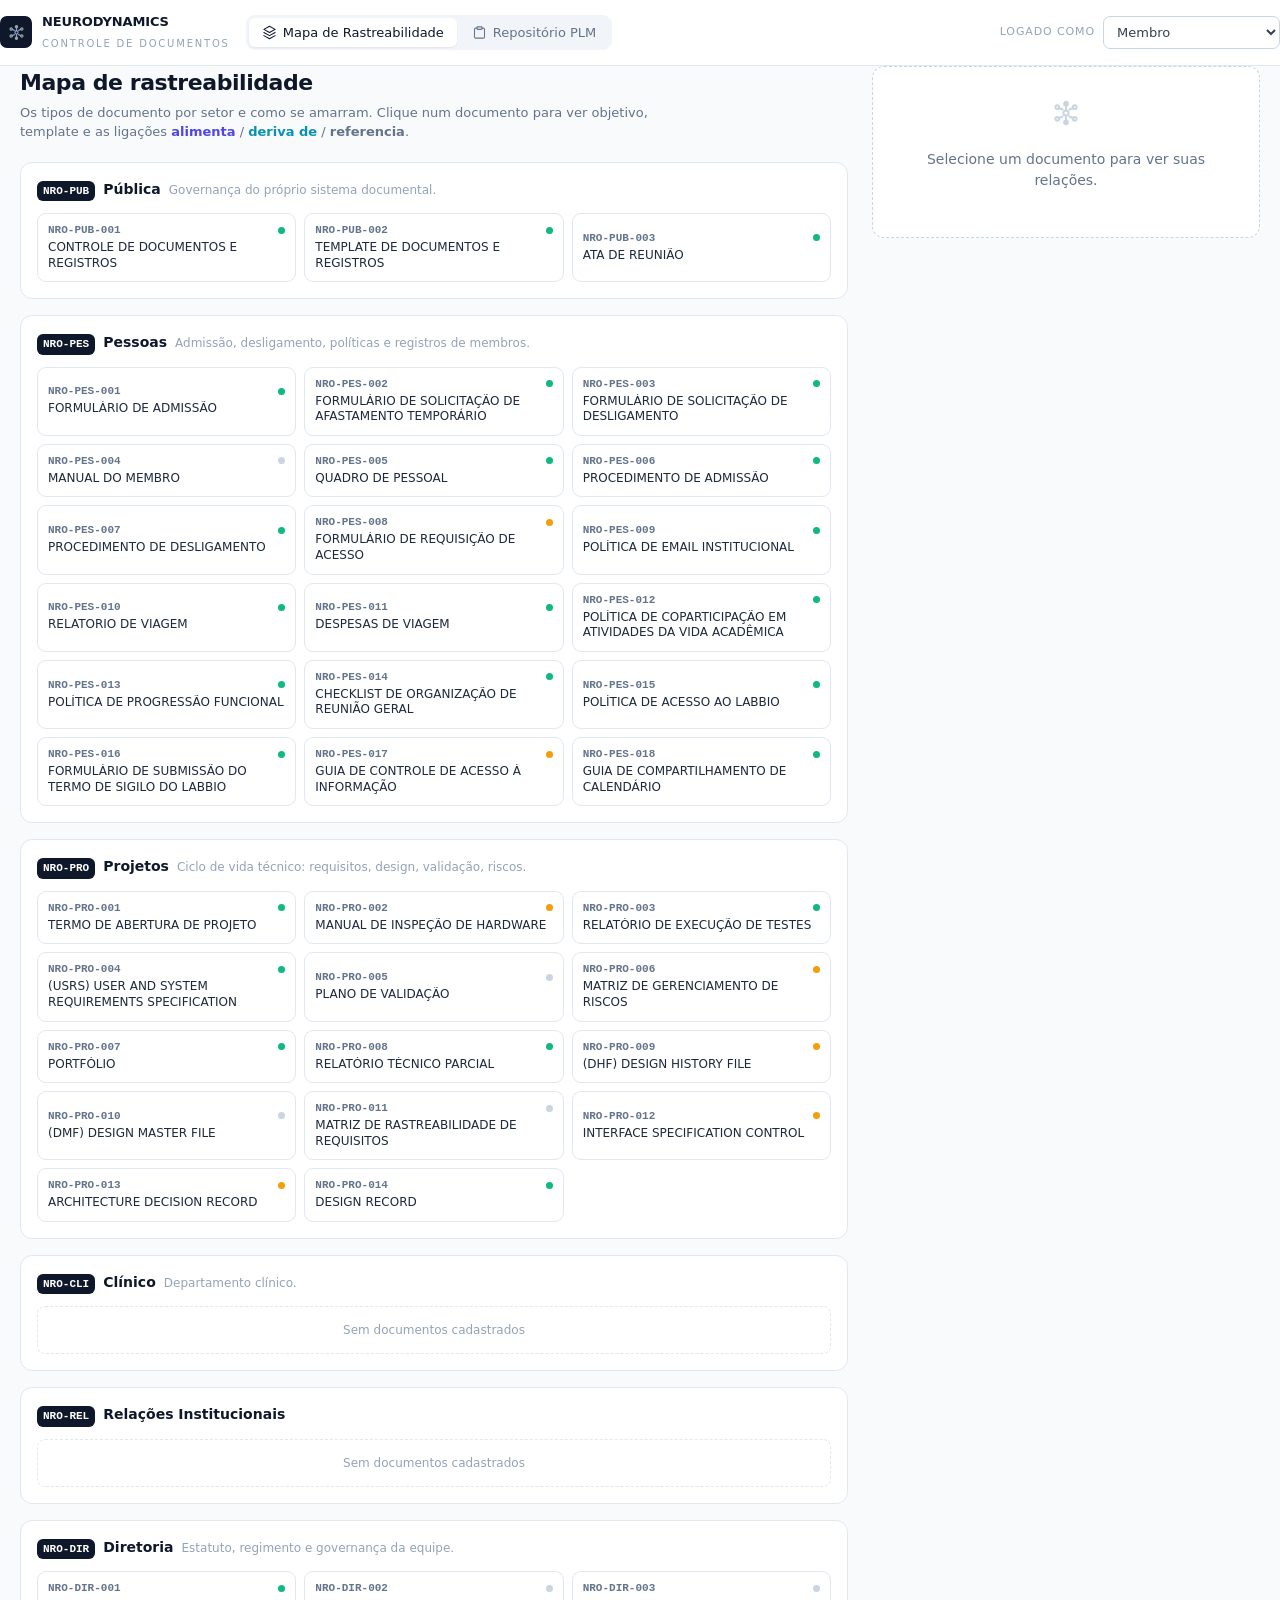
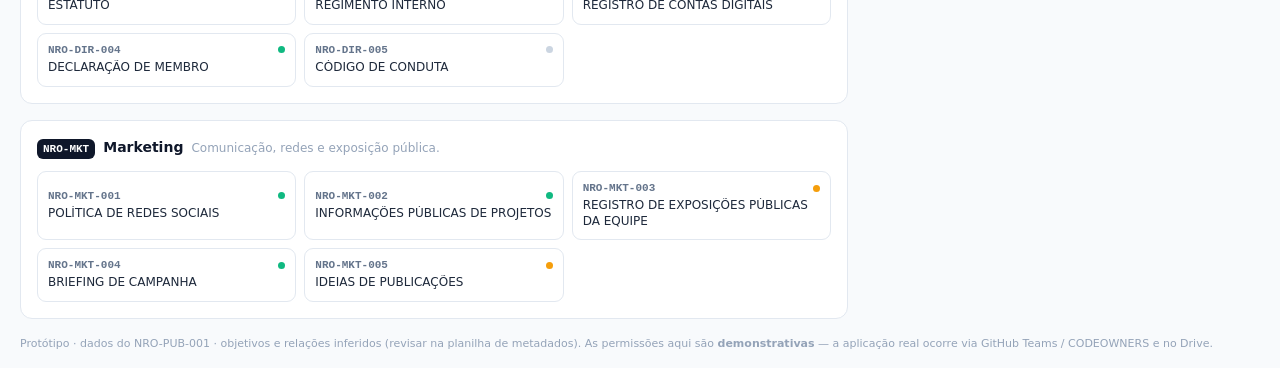
==== index.html @ 06ef4369 "Add files via upload" ====
<!DOCTYPE html>
<html lang="pt-BR">
<head>
<meta charset="UTF-8" />
<meta name="viewport" content="width=device-width, initial-scale=1.0" />
<title>Neurodynamics · Controle de Documentos</title>
<style>
  :root{
    --ink:#0f172a; --indigo:#4f46e5; --indigo7:#4338ca; --cyan:#0891b2;
    --s50:#f8fafc; --s100:#f1f5f9; --s200:#e2e8f0; --s300:#cbd5e1; --s400:#94a3b8;
    --s500:#64748b; --s600:#475569; --s700:#334155; --s800:#1e293b;
    --emerald:#10b981; --emerald7:#047857; --amber:#f59e0b; --amber7:#b45309;
    --rose:#e11d48; --rose50:#fff1f2; --rose7:#be123c;
    --mono:ui-monospace,"SF Mono",Menlo,Consolas,monospace;
    --sans:ui-sans-serif,system-ui,-apple-system,"Segoe UI",Roboto,sans-serif;
  }
  *{box-sizing:border-box}
  body{margin:0;background:var(--s50);color:var(--ink);font-family:var(--sans);font-size:14px;line-height:1.5}
  a{color:inherit;text-decoration:none}
  button{font-family:inherit;cursor:pointer}
  .mono{font-family:var(--mono)}
  .wrap{max-width:1400px;margin:0 auto;padding:0 20px}

  header{background:#fff;border-bottom:1px solid var(--s200)}
  .hbar{display:flex;flex-wrap:wrap;align-items:center;gap:16px;padding:12px 0}
  .brand{display:flex;align-items:center;gap:10px}
  .logo{width:32px;height:32px;border-radius:7px;background:var(--ink);color:#fff;display:grid;place-items:center}
  .brand b{font-size:13px;font-weight:600;letter-spacing:-.01em;display:block}
  .brand span{font-size:10px;text-transform:uppercase;letter-spacing:.18em;color:var(--s400)}
  .tabs{display:flex;gap:2px;background:var(--s100);padding:3px;border-radius:9px}
  .tab{display:flex;align-items:center;gap:6px;border:0;background:transparent;color:var(--s500);
       font-weight:500;font-size:13px;padding:7px 13px;border-radius:6px}
  .tab.active{background:#fff;color:var(--ink);box-shadow:0 1px 2px rgba(0,0,0,.06)}
  .role{margin-left:auto;display:flex;align-items:center;gap:8px}
  .role label{font-size:11px;text-transform:uppercase;letter-spacing:.08em;color:var(--s400)}
  select{font-family:inherit;font-size:13px;font-weight:500;color:var(--s700);background:#fff;
         border:1px solid var(--s300);border-radius:7px;padding:7px 9px}
  select:focus{outline:2px solid var(--indigo);outline-offset:1px}

  main{padding:26px 0}
  h1{font-size:22px;font-weight:600;letter-spacing:-.02em;margin:0}
  .sub{color:var(--s500);font-size:13px;margin:4px 0 20px;max-width:640px}
  .cols{display:grid;gap:24px;grid-template-columns:1fr 388px}
  @media(max-width:980px){.cols{grid-template-columns:1fr}}

  .card{background:#fff;border:1px solid var(--s200);border-radius:12px}
  .empty{border:1px dashed var(--s300);border-radius:12px;background:#fff;padding:32px;text-align:center;color:var(--s500)}
  .empty svg{color:var(--s300);margin-bottom:8px}

  .sector{padding:16px;margin-bottom:16px}
  .sector .shead{display:flex;align-items:baseline;gap:8px;margin-bottom:12px;flex-wrap:wrap}
  .badge{background:var(--ink);color:#fff;font-family:var(--mono);font-size:11px;font-weight:600;padding:2px 6px;border-radius:6px}
  .sname{font-size:14px;font-weight:600}
  .sdesc{font-size:12px;color:var(--s400)}
  .nodes{display:grid;gap:8px;grid-template-columns:repeat(3,1fr)}
  @media(max-width:560px){.nodes{grid-template-columns:repeat(2,1fr)}}
  .node{border:1px solid var(--s200);border-radius:9px;padding:10px;text-align:left;background:#fff;transition:.12s}
  .node:hover{border-color:var(--s300);background:var(--s50)}
  .node.sel{border-color:var(--indigo);background:#eef2ff;box-shadow:0 0 0 1px var(--indigo)}
  .node.dim{opacity:.35}
  .node .ntop{display:flex;align-items:center;justify-content:space-between}
  .node .ncode{font-family:var(--mono);font-size:11px;font-weight:600;color:var(--s500)}
  .node .nname{font-size:12px;font-weight:500;color:var(--s800);margin-top:4px;line-height:1.3;
               display:-webkit-box;-webkit-line-clamp:2;-webkit-box-orient:vertical;overflow:hidden}
  .dot{width:7px;height:7px;border-radius:50%}
  .empty-lane{border:1px dashed var(--s200);border-radius:8px;padding:14px;text-align:center;color:var(--s400);font-size:12px}

  .dossie{padding:20px}
  .dcode{font-family:var(--mono);font-size:11px;font-weight:600;color:var(--indigo)}
  .dname{font-size:16px;font-weight:600;line-height:1.3;margin:2px 0 0}
  .chips{display:flex;flex-wrap:wrap;gap:6px;margin-top:10px}
  .chip{display:inline-flex;align-items:center;gap:4px;font-size:11px;font-weight:500;
        padding:2px 7px;border-radius:6px;box-shadow:inset 0 0 0 1px rgba(0,0,0,.06)}
  .chip.sm{font-size:10px}
  .chip svg{width:11px;height:11px}
  .obj{font-size:13px;color:var(--s600);margin-top:12px;line-height:1.55}
  .btn{display:flex;width:100%;align-items:center;justify-content:center;gap:7px;border-radius:9px;
       font-size:13px;font-weight:500;padding:9px;border:1px solid var(--s300);background:#fff;color:var(--s700);margin-top:12px}
  .btn:hover{background:var(--s50)}
  .btn[disabled]{cursor:not-allowed;color:var(--s300);border-color:var(--s200);background:var(--s50)}
  .btn.indigo{background:var(--indigo);border-color:var(--indigo);color:#fff}
  .btn.indigo:hover{background:var(--indigo7)}
  .btn.emerald{background:var(--emerald);border-color:var(--emerald);color:#fff}
  .btn.emerald:hover{background:var(--emerald7)}
  .btn[disabled].indigo,.btn[disabled].emerald{background:var(--s50);border-color:var(--s200);color:var(--s300)}
  .hint{font-size:11px;color:var(--s400);margin:4px 0 0 2px}

  .relgrp{margin-top:16px}
  .relgrp h4{display:flex;align-items:center;gap:6px;font-size:11px;font-weight:600;text-transform:uppercase;
             letter-spacing:.06em;color:var(--s400);margin:0 0 6px}
  .relgrp .gd{width:8px;height:8px;border-radius:50%}
  .rrow{display:flex;align-items:center;gap:8px;border:1px solid var(--s200);border-radius:7px;padding:7px 9px;margin-top:4px;background:#fff;width:100%;text-align:left}
  .rrow:hover{border-color:var(--s300);background:var(--s50)}
  .rrow .rc{font-family:var(--mono);font-size:11px;font-weight:600;color:var(--s500)}
  .rrow .rn{font-size:12px;color:var(--s700);overflow:hidden;text-overflow:ellipsis;white-space:nowrap}
  .rrow .ra{margin-left:auto;color:var(--s300);flex-shrink:0}

  .search{display:flex;align-items:center;gap:8px;background:#fff;border:1px solid var(--s300);border-radius:9px;padding:9px 12px;margin-bottom:12px}
  .search:focus-within{outline:2px solid var(--indigo);outline-offset:1px}
  .search input{flex:1;border:0;outline:0;font-size:14px;background:transparent}
  .filters{display:flex;flex-wrap:wrap;gap:8px;margin-bottom:12px}
  .filters select{font-size:12px;padding:6px 9px}
  .count{font-size:12px;color:var(--s400);margin-bottom:8px}
  .list{overflow:hidden}
  .lrow{display:flex;align-items:center;gap:12px;width:100%;text-align:left;border:0;background:#fff;padding:10px 12px;border-top:1px solid var(--s100)}
  .lrow:first-child{border-top:0}
  .lrow:hover{background:var(--s50)}
  .lrow.sel{background:#eef2ff}
  .lrow .lc{width:108px;flex-shrink:0;font-family:var(--mono);font-size:12px;font-weight:600;color:var(--s500)}
  .lrow .ln{flex:1;font-size:13px;font-weight:500;color:var(--s800);overflow:hidden;text-overflow:ellipsis;white-space:nowrap}
  .lrow .lcl{width:84px;flex-shrink:0}
  .lrow .lar{color:var(--s300);flex-shrink:0}
  @media(max-width:560px){.lrow .lcl{display:none}}

  dl.meta{display:grid;grid-template-columns:1fr 1fr;gap:10px 16px;padding:20px;margin:0;border-bottom:1px solid var(--s100)}
  dl.meta dt{font-size:10px;text-transform:uppercase;letter-spacing:.06em;color:var(--s400)}
  dl.meta dd{margin:2px 0 0;font-size:12px;font-weight:500;color:var(--s700)}
  .actions{display:grid;gap:8px;padding:20px;border-bottom:1px solid var(--s100)}
  .rev{padding:20px}
  .rev h4{display:flex;align-items:center;gap:6px;font-size:11px;font-weight:600;text-transform:uppercase;letter-spacing:.06em;color:var(--s400);margin:0 0 14px}
  .timeline{list-style:none;margin:0;padding:0 0 0 16px;border-left:1px solid var(--s200)}
  .timeline li{position:relative;margin-bottom:14px}
  .timeline li:last-child{margin-bottom:0}
  .tdot{position:absolute;left:-21px;top:2px;width:14px;height:14px;border-radius:50%;background:#fff;
        box-shadow:0 0 0 2px var(--indigo);display:grid;place-items:center}
  .tdot span{width:6px;height:6px;border-radius:50%;background:var(--indigo)}
  .trev{font-family:var(--mono);font-size:12px;font-weight:600;color:var(--s700)}
  .tdate{font-size:11px;color:var(--s400);margin-left:8px}
  .tlog{font-size:12px;color:var(--s600)}
  .restrict{border:1px solid #fecdd3;background:rgba(255,241,242,.5);border-radius:12px;padding:24px;text-align:center}
  .restrict svg{color:var(--rose);margin-bottom:8px}

  .ico{display:inline-flex;flex-shrink:0}
  .sticky{position:sticky;top:24px;align-self:start}
  footer{color:var(--s400);font-size:11px;padding:8px 0 40px;line-height:1.6}
  @media(prefers-reduced-motion:reduce){*{transition:none!important}}
</style>
</head>
<body>
<div id="app"></div>
<script src="data.js"></script>
<script>
(function(){
  const DATA = window.NEURO_DATA;
  if(!DATA){ document.getElementById('app').innerHTML =
    '<div style="padding:40px;text-align:center;color:#64748b">Não foi possível carregar data.js. '+
    'Sirva os arquivos por HTTP (GitHub Pages ou <code>python -m http.server</code>).</div>'; return; }

  const DOCS = DATA.documentos, REL = DATA.relacoes, SET = DATA.setores;
  const byCode = Object.fromEntries(DOCS.map(d=>[d.code,d]));
  const setorOf = c => c.split('-')[1];
  const SECTORS = Object.keys(SET);

  const I = {
    net:'<path d="M12 3v6m0 6v6M5.6 7.5 9 9m6 6 3.4 1.5M18.4 7.5 15 9m-6 6-3.4 1.5"/><circle cx="12" cy="12" r="2.2"/><circle cx="12" cy="4" r="1.6"/><circle cx="12" cy="20" r="1.6"/><circle cx="4.5" cy="7" r="1.6"/><circle cx="19.5" cy="7" r="1.6"/><circle cx="4.5" cy="17" r="1.6"/><circle cx="19.5" cy="17" r="1.6"/>',
    layers:'<path d="m12 2 9 5-9 5-9-5 9-5Z"/><path d="m3 12 9 5 9-5M3 17l9 5 9-5"/>',
    clip:'<rect x="8" y="3" width="8" height="4" rx="1"/><path d="M8 5H6a2 2 0 0 0-2 2v12a2 2 0 0 0 2 2h12a2 2 0 0 0 2-2V7a2 2 0 0 0-2-2h-2"/>',
    search:'<circle cx="11" cy="11" r="7"/><path d="m21 21-4.3-4.3"/>',
    file:'<path d="M14 2H6a2 2 0 0 0-2 2v16a2 2 0 0 0 2 2h12a2 2 0 0 0 2-2V8Z"/><path d="M14 2v6h6"/>',
    lock:'<rect x="4" y="11" width="16" height="10" rx="2"/><path d="M8 11V7a4 4 0 0 1 8 0v4"/>',
    shield:'<path d="M12 22s8-4 8-10V5l-8-3-8 3v7c0 6 8 10 8 10Z"/>',
    eye:'<path d="M2 12s3.5-7 10-7 10 7 10 7-3.5 7-10 7S2 12 2 12Z"/><circle cx="12" cy="12" r="3"/>',
    up:'<path d="M12 19V6M5 12l7-7 7 7"/>',
    check:'<path d="M20 6 9 17l-5-5"/>',
    arrow:'<path d="M5 12h14M13 6l6 6-6 6"/>',
    branch:'<circle cx="6" cy="6" r="2.5"/><circle cx="6" cy="18" r="2.5"/><circle cx="18" cy="8" r="2.5"/><path d="M6 8.5v7M18 10.5c0 4-6 1-6 5"/>',
    x:'<path d="M18 6 6 18M6 6l12 12"/>',
    chev:'<path d="m9 18 6-6-6-6"/>',
  };
  const svg=(p,s)=>`<span class="ico"><svg width="${s||16}" height="${s||16}" viewBox="0 0 24 24" fill="none" stroke="currentColor" stroke-width="1.7" stroke-linecap="round" stroke-linejoin="round">${p}</svg></span>`;
  const esc=s=>(s==null?'':String(s)).replace(/[&<>"]/g,m=>({'&':'&amp;','<':'&lt;','>':'&gt;','"':'&quot;'}[m]));

  const STATUS={
    'EM VIGÊNCIA':{dot:'var(--emerald)',bg:'#ecfdf5',fg:'var(--emerald7)'},
    'RASCUNHO':{dot:'var(--amber)',bg:'#fffbeb',fg:'var(--amber7)'},
    'INEXISTENTE':{dot:'var(--s300)',bg:'var(--s100)',fg:'var(--s500)'},
  };
  const CLASSE={
    'PÚBLICO':{bg:'var(--s100)',fg:'var(--s600)',icon:null},
    'CONTROLADO':{bg:'#eef2ff',fg:'var(--indigo7)',icon:I.shield},
    'CONFIDENCIAL':{bg:'var(--rose50)',fg:'var(--rose7)',icon:I.lock},
  };
  const stChip=s=>{const t=STATUS[s]||STATUS['INEXISTENTE'];return `<span class="chip" style="background:${t.bg};color:${t.fg}">${esc(s)}</span>`};
  const clChip=(c,sm)=>{const t=CLASSE[c]||CLASSE['PÚBLICO'];return `<span class="chip${sm?' sm':''}" style="background:${t.bg};color:${t.fg}">${t.icon?svg(t.icon,sm?10:12):''}${esc(sm?c.slice(0,4):c)}</span>`};
  const REL_C={alimenta:'var(--indigo)',deriva:'var(--cyan)',ref:'var(--s400)'};

  const GRUPOS={
    visitante:{nome:'Visitante',clear:['PÚBLICO'],submeter:false,aprovar:false,soVigente:true},
    membro:{nome:'Membro',clear:['PÚBLICO','CONTROLADO'],submeter:true,aprovar:false,soVigente:false},
    revisor:{nome:'Revisor',clear:['PÚBLICO','CONTROLADO'],submeter:true,aprovar:false,soVigente:false},
    aprovador:{nome:'Aprovador / Diretoria',clear:['PÚBLICO','CONTROLADO','CONFIDENCIAL'],submeter:true,aprovar:true,soVigente:false},
  };
  const podeVer=(d,g)=>g.clear.includes(d.classe)&&(!g.soVigente||d.status==='EM VIGÊNCIA');

  function relacoesDe(code){
    const alimenta=REL.filter(e=>e.de===code&&e.tipo==='ALIMENTA').map(e=>e.para);
    const deriva  =REL.filter(e=>e.para===code&&e.tipo==='ALIMENTA').map(e=>e.de);
    const ref     =REL.filter(e=>e.tipo==='REFERENCIA'&&(e.de===code||e.para===code)).map(e=>e.de===code?e.para:e.de);
    return {alimenta,deriva,ref};
  }
  function conectados(code){
    const s=new Set([code]); REL.forEach(e=>{if(e.de===code)s.add(e.para);if(e.para===code)s.add(e.de)}); return s;
  }

  const st={tab:'mapa',role:'membro',sel:null,q:'',fSetor:'TODOS',fStatus:'TODOS',fClasse:'TODOS'};
  const $=s=>document.querySelector(s);

  function shell(){
    document.getElementById('app').innerHTML=`
    <header><div class="wrap hbar">
      <div class="brand"><div class="logo">${svg(I.net,17)}</div>
        <div><b>NEURODYNAMICS</b><span>Controle de Documentos</span></div></div>
      <nav class="tabs">
        <button class="tab" data-tab="mapa">${svg(I.layers,15)} Mapa de Rastreabilidade</button>
        <button class="tab" data-tab="plm">${svg(I.clip,15)} Repositório PLM</button>
      </nav>
      <div class="role"><label>Logado como</label>
        <select id="role">${Object.entries(GRUPOS).map(([k,v])=>`<option value="${k}">${v.nome}</option>`).join('')}</select>
      </div>
    </div></header>
    <main class="wrap"><div id="view"></div></main>
    <footer class="wrap">Protótipo · dados do NRO-PUB-001 · objetivos e relações inferidos (revisar na planilha de metadados).
      As permissões aqui são <b>demonstrativas</b> — a aplicação real ocorre via GitHub Teams / CODEOWNERS e no Drive.</footer>`;
    $('#role').value=st.role;
    $('#role').onchange=e=>{st.role=e.target.value;view()};
    document.querySelectorAll('.tab').forEach(b=>b.onclick=()=>{st.tab=b.dataset.tab;st.sel=null;view()});
    view();
  }
  function syncTabs(){document.querySelectorAll('.tab').forEach(b=>b.classList.toggle('active',b.dataset.tab===st.tab))}
  function view(){syncTabs(); st.tab==='mapa'?renderMapa():renderPLM()}

  function renderMapa(){
    $('#view').innerHTML=`
      <div class="cols"><div>
        <h1>Mapa de rastreabilidade</h1>
        <p class="sub">Os tipos de documento por setor e como se amarram. Clique num documento para ver objetivo, template e as ligações
          <b style="color:var(--indigo)">alimenta</b> / <b style="color:var(--cyan)">deriva de</b> / <b style="color:var(--s500)">referencia</b>.</p>
        <div id="lanes"></div>
      </div>
      <aside class="sticky"><div id="reldetail"></div></aside></div>`;
    renderLanes(); renderRelDetail();
  }
  function renderLanes(){
    const conn = st.sel?conectados(st.sel):null;
    $('#lanes').innerHTML=SECTORS.map(s=>{
      const docs=DOCS.filter(d=>setorOf(d.code)===s);
      const inner = docs.length===0
        ? `<div class="empty-lane">Sem documentos cadastrados</div>`
        : `<div class="nodes">`+docs.map(d=>{
            const dim=conn&&!conn.has(d.code);
            const t=STATUS[d.status]||STATUS['INEXISTENTE'];
            return `<button class="node ${st.sel===d.code?'sel':''} ${dim?'dim':''}" data-code="${d.code}">
              <div class="ntop"><span class="ncode">${d.code}</span><span class="dot" style="background:${t.dot}" title="${esc(d.status)}"></span></div>
              <div class="nname">${esc(d.nome)}</div></button>`;
          }).join('')+`</div>`;
      return `<section class="card sector"><div class="shead">
        <span class="badge">NRO-${s}</span><span class="sname">${esc(SET[s].nome)}</span>
        <span class="sdesc">${esc(SET[s].desc||'')}</span></div>${inner}</section>`;
    }).join('');
    document.querySelectorAll('#lanes .node').forEach(n=>n.onclick=()=>{st.sel=n.dataset.code;renderLanes();renderRelDetail()});
  }
  function relGroup(title,color,codes){
    if(!codes.length)return '';
    return `<div class="relgrp"><h4><span class="gd" style="background:${color}"></span>${title}</h4>`+
      codes.map(c=>{const d=byCode[c];if(!d)return '';
        return `<button class="rrow" data-code="${c}"><span class="rc">${c}</span><span class="rn">${esc(d.nome)}</span><span class="ra">${svg(I.arrow,13)}</span></button>`;
      }).join('')+`</div>`;
  }
  function renderRelDetail(){
    const box=$('#reldetail'); if(!box)return;
    if(!st.sel){box.innerHTML=`<div class="empty">${svg(I.net,28)}<p>Selecione um documento para ver suas relações.</p></div>`;return}
    const d=byCode[st.sel], r=relacoesDe(st.sel);
    const tmpl=d.template_url
      ? `<a class="btn" href="${esc(d.template_url)}" target="_blank" rel="noopener">${svg(I.file,14)} Abrir arquivo no Drive</a>`
      : `<button class="btn" disabled>${svg(I.file,14)} Link do arquivo pendente</button>`;
    box.innerHTML=`<div class="card dossie">
      <span class="dcode">${d.code}</span><h2 class="dname">${esc(d.nome)}</h2>
      <div class="chips">${stChip(d.status)}${clChip(d.classe)}<span class="chip" style="background:var(--s100);color:var(--s600)">${esc(d.subtipo)}</span></div>
      <p class="obj">${esc(d.objetivo)}</p>${tmpl}
      ${relGroup('Alimenta',REL_C.alimenta,r.alimenta)}
      ${relGroup('Deriva de',REL_C.deriva,r.deriva)}
      ${relGroup('Referencia',REL_C.ref,r.ref)}</div>`;
    box.querySelectorAll('.rrow').forEach(b=>b.onclick=()=>{st.sel=b.dataset.code;renderLanes();renderRelDetail();box.scrollIntoView({behavior:'smooth',block:'nearest'})});
  }

  function renderPLM(){
    $('#view').innerHTML=`
      <div class="cols"><div>
        <h1>Repositório PLM</h1>
        <p class="sub">Busque por código, nome, pessoa, projeto ou área.</p>
        <div class="search">${svg(I.search,16)}<input id="q" placeholder="USRS, MMARCONDES, NRO-PRO…" value="${esc(st.q)}"><button id="qx" style="border:0;background:0;color:var(--s400)">${svg(I.x,15)}</button></div>
        <div class="filters">
          ${selFilter('fSetor','Setor',['TODOS',...SECTORS],s=>s==='TODOS'?'Setor: todos':`NRO-${s} · ${SET[s].nome}`)}
          ${selFilter('fStatus','Status',['TODOS','EM VIGÊNCIA','RASCUNHO','INEXISTENTE'])}
          ${selFilter('fClasse','Classe',['TODOS','PÚBLICO','CONTROLADO','CONFIDENCIAL'])}
        </div>
        <div class="count" id="count"></div>
        <div class="card list" id="list"></div>
      </div>
      <aside class="sticky"><div id="detail"></div></aside></div>`;
    const q=$('#q');
    q.oninput=e=>{st.q=e.target.value;renderList()};
    $('#qx').onclick=()=>{st.q='';q.value='';q.focus();renderList()};
    ['fSetor','fStatus','fClasse'].forEach(id=>$('#'+id).onchange=e=>{st[id]=e.target.value;renderList()});
    renderList(); renderDetail();
  }
  function selFilter(id,label,opts,fmt){
    return `<select id="${id}">`+opts.map(o=>`<option value="${esc(o)}" ${st[id]===o?'selected':''}>${esc(o==='TODOS'?label+': todos':(fmt?fmt(o):o))}</option>`).join('')+`</select>`;
  }
  function filtered(){
    const term=st.q.trim().toLowerCase();
    return DOCS.filter(d=>{
      if(st.fSetor!=='TODOS'&&setorOf(d.code)!==st.fSetor)return false;
      if(st.fStatus!=='TODOS'&&d.status!==st.fStatus)return false;
      if(st.fClasse!=='TODOS'&&d.classe!==st.fClasse)return false;
      if(!term)return true;
      return [d.code,d.nome,d.autor,d.revisor,d.subtipo,d.projeto].filter(Boolean).join(' ').toLowerCase().includes(term);
    });
  }
  function renderList(){
    const g=GRUPOS[st.role], rows=filtered();
    $('#count').textContent=`${rows.length} de ${DOCS.length} documentos`;
    $('#list').innerHTML = rows.length? rows.map(d=>{
      const t=STATUS[d.status]||STATUS['INEXISTENTE'];
      return `<button class="lrow ${st.sel===d.code?'sel':''}" data-code="${d.code}">
        <span class="dot" style="background:${t.dot}" title="${esc(d.status)}"></span>
        <span class="lc">${d.code}</span><span class="ln">${esc(d.nome)}</span>
        <span class="lcl">${clChip(d.classe,true)}</span>
        ${podeVer(d,g)?'':`<span class="ico" style="color:var(--rose)" title="Acesso restrito">${svg(I.lock,13)}</span>`}
        <span class="lar">${svg(I.chev,15)}</span></button>`;
    }).join('') : `<div style="padding:40px;text-align:center;color:var(--s400)">Nenhum documento corresponde aos filtros.</div>`;
    document.querySelectorAll('#list .lrow').forEach(b=>b.onclick=()=>{st.sel=b.dataset.code;renderList();renderDetail()});
  }
  function actionBtn(icon,label,enabled,cls,hint){
    return `<div><button class="btn ${cls}" ${enabled?'':'disabled'}>${svg(icon,15)} ${label}</button>${hint?`<div class="hint">${esc(hint)}</div>`:''}</div>`;
  }
  function renderDetail(){
    const box=$('#detail'); if(!box)return;
    if(!st.sel){box.innerHTML=`<div class="empty">${svg(I.file,28)}<p>Selecione um documento para abrir o dossiê.</p></div>`;return}
    const d=byCode[st.sel], g=GRUPOS[st.role];
    if(!podeVer(d,g)){
      box.innerHTML=`<div class="restrict">${svg(I.lock,26)}<div class="dcode" style="color:var(--rose7)">${d.code}</div>
        <h2 class="dname" style="font-size:15px">${esc(d.nome)}</h2>
        <p style="color:var(--rose7);font-size:13px;margin-top:8px">Acesso restrito. Classe <b>${esc(d.classe)}</b> indisponível para o grupo <b>${esc(g.nome)}</b>.</p></div>`;
      return;
    }
    const revs=[];
    if(d.autor)revs.push({rev:'A',resp:d.autor,data:d.data_autor,log:'Criação do documento.'});
    if(d.revisor)revs.push({rev:'B',resp:d.revisor,data:d.data_rev,log:'Revisão.'});
    const tl=revs.slice().reverse().map(r=>`<li><span class="tdot"><span></span></span>
      <div><span class="trev">Rev. ${r.rev}</span><span class="tdate">${esc(r.data||'')}</span></div>
      <div class="tlog">${esc(r.log)} <span style="color:var(--s400)">· ${esc(r.resp)}</span></div></li>`).join('');
    const open=d.template_url
      ? `<div><a class="btn" href="${esc(d.template_url)}" target="_blank" rel="noopener">${svg(I.eye,15)} Abrir / baixar versão atual</a></div>`
      : actionBtn(I.eye,'Abrir / baixar versão atual',false,'',`Link do arquivo no Drive pendente`);
    box.innerHTML=`<div class="card">
      <div style="padding:20px;border-bottom:1px solid var(--s100)">
        <div style="display:flex;justify-content:space-between;gap:8px">
          <div><span class="dcode">${d.code}</span><h2 class="dname">${esc(d.nome)}</h2></div>
          <button id="dclose" style="border:0;background:0;color:var(--s300)">${svg(I.x,16)}</button></div>
        <div class="chips">${stChip(d.status)}${clChip(d.classe)}${d.projeto?`<span class="chip" style="background:var(--s100);color:var(--s600)">${esc(d.projeto)}</span>`:''}</div>
      </div>
      <dl class="meta">
        <div><dt>Tipo</dt><dd>${esc(d.tipo||'—')}</dd></div>
        <div><dt>Subtipo</dt><dd>${esc(d.subtipo||'—')}</dd></div>
        <div><dt>Autor</dt><dd>${esc(d.autor||'—')}</dd></div>
        <div><dt>Revisor</dt><dd>${esc(d.revisor||'—')}</dd></div>
        <div><dt>Última edição</dt><dd>${esc(d.data_rev||d.data_autor||'—')}</dd></div>
        <div><dt>Relações</dt><dd>${REL.filter(e=>e.de===d.code||e.para===d.code).length} ligação(ões)</dd></div>
      </dl>
      <div class="actions">
        ${open}
        ${actionBtn(I.up,'Submeter nova versão para aprovação',g.submeter,'indigo',g.submeter?'Abre um Pull Request':'Seu grupo não pode submeter')}
        ${actionBtn(I.check,'Aprovar e publicar como versão vigente',g.aprovar,'emerald',g.aprovar?'Faz o merge e atualiza a Rev.':'Requer grupo Aprovador')}
      </div>
      <div class="rev"><h4>${svg(I.branch,13)} Histórico de revisões</h4>
        ${revs.length?`<ol class="timeline">${tl}</ol>`:`<p style="color:var(--s400);font-size:12px">Sem revisões registradas.</p>`}</div>
    </div>`;
    $('#dclose').onclick=()=>{st.sel=null;renderList();renderDetail()};
  }

  shell();
})();
</script>
</body>
</html>
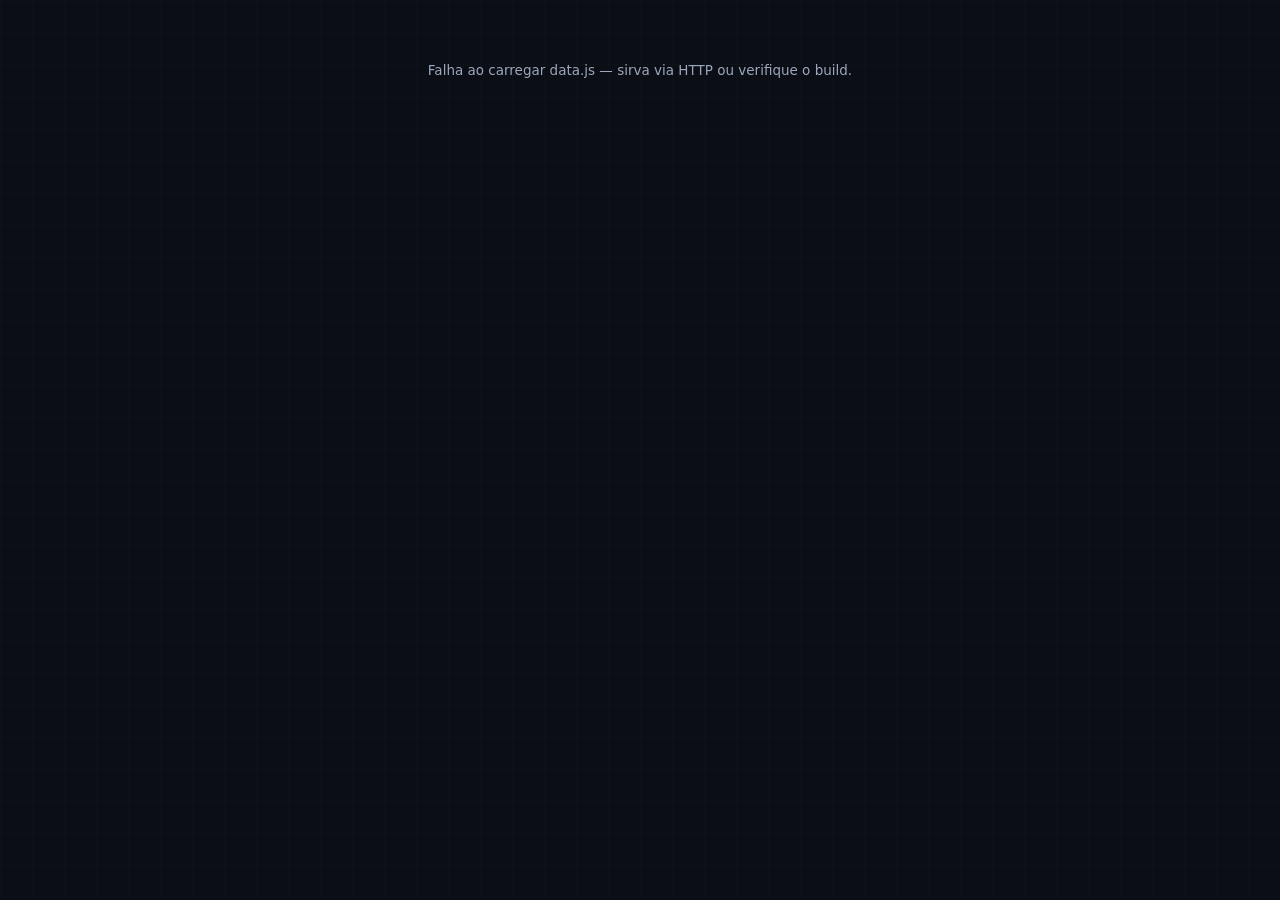
==== commit 1c724384: "v2.0 update" ====
--- a/index.html
+++ b/index.html
@@ -1,385 +1,463 @@
 <!DOCTYPE html>
 <html lang="pt-BR">
 <head>
-<meta charset="UTF-8" />
-<meta name="viewport" content="width=device-width, initial-scale=1.0" />
-<title>Neurodynamics · Controle de Documentos</title>
+<meta charset="UTF-8"/>
+<meta name="viewport" content="width=device-width, initial-scale=1.0"/>
+<title>Neurodynamics · DOCS</title>
+<link rel="stylesheet" href="brand.css"/>
 <style>
-  :root{
-    --ink:#0f172a; --indigo:#4f46e5; --indigo7:#4338ca; --cyan:#0891b2;
-    --s50:#f8fafc; --s100:#f1f5f9; --s200:#e2e8f0; --s300:#cbd5e1; --s400:#94a3b8;
-    --s500:#64748b; --s600:#475569; --s700:#334155; --s800:#1e293b;
-    --emerald:#10b981; --emerald7:#047857; --amber:#f59e0b; --amber7:#b45309;
-    --rose:#e11d48; --rose50:#fff1f2; --rose7:#be123c;
-    --mono:ui-monospace,"SF Mono",Menlo,Consolas,monospace;
-    --sans:ui-sans-serif,system-ui,-apple-system,"Segoe UI",Roboto,sans-serif;
+  /* ---- app-specific (sobre o brand.css) ---- */
+  main{padding:28px 0;min-height:60vh}
+  .cols{display:grid;gap:22px;grid-template-columns:1fr 400px}
+  @media(max-width:1000px){.cols{grid-template-columns:1fr}}
+  .sticky{position:sticky;top:78px;align-self:start;max-height:calc(100vh - 100px);overflow:auto}
+
+  /* acervo: pastas */
+  .folder{margin-bottom:14px}
+  .fhead{display:flex;align-items:center;gap:10px;width:100%;text-align:left;background:var(--panel2);
+    border:1px solid var(--line);padding:10px 14px;color:var(--t1)}
+  .fhead:hover{border-color:var(--line2)}
+  .fhead .fcode{font-family:var(--mono);font-size:11px;font-weight:600;color:var(--accent)}
+  .fhead .fname{font-weight:600;font-size:13px}
+  .fhead .fmeta{margin-left:auto;font-family:var(--mono);font-size:10px;color:var(--t3)}
+  .fbody{border:1px solid var(--line);border-top:0;background:var(--panel)}
+  .pnrow{display:flex;align-items:center;gap:12px;width:100%;text-align:left;background:transparent;border:0;
+    border-bottom:1px solid #1a212e;padding:9px 14px;color:var(--t1)}
+  .pnrow:last-child{border-bottom:0}
+  .pnrow:hover{background:var(--panel2)}
+  .pnrow.sel{background:#13203a;box-shadow:inset 2px 0 0 var(--accent)}
+  .pnrow .code{width:118px;flex-shrink:0;font-family:var(--mono);font-size:11.5px;font-weight:600;color:var(--t2)}
+  .pnrow .name{flex:1;font-size:13px;overflow:hidden;text-overflow:ellipsis;white-space:nowrap}
+  .snrow{display:flex;align-items:center;gap:10px;width:100%;text-align:left;background:var(--inset);border:0;
+    border-bottom:1px solid #161d29;padding:7px 14px 7px 34px;color:var(--t2);font-size:12px}
+  .snrow:hover{background:#101622;color:var(--t1)}
+  .snrow.sel{background:#13203a;color:var(--t1);box-shadow:inset 2px 0 0 var(--cyan)}
+  .snrow .sn{font-family:var(--mono);font-size:11px;color:var(--cyan);width:208px;flex-shrink:0}
+  .snrow .st{flex:1;overflow:hidden;text-overflow:ellipsis;white-space:nowrap}
+  .tools{display:flex;gap:8px;flex-wrap:wrap;margin-bottom:14px}
+
+  /* mapa */
+  .lane{margin-bottom:14px}
+  .nodes{display:grid;gap:8px;grid-template-columns:repeat(3,1fr);padding:12px}
+  @media(max-width:620px){.nodes{grid-template-columns:1fr 1fr}}
+  .node{border:1px solid var(--line);background:var(--inset);padding:9px;text-align:left;color:var(--t1)}
+  .node:hover{border-color:var(--line2)}
+  .node.sel{border-color:var(--accent);background:#13203a}
+  .node.dim{opacity:.28}
+  .node .nc{display:flex;justify-content:space-between;align-items:center}
+  .node .ncode{font-family:var(--mono);font-size:10.5px;font-weight:600;color:var(--t3)}
+  .node .nname{font-size:11.5px;margin-top:4px;line-height:1.35;color:var(--t2);
+    display:-webkit-box;-webkit-line-clamp:2;-webkit-box-orient:vertical;overflow:hidden}
+  .relgrp{margin-top:14px}
+  .rrow{display:flex;align-items:center;gap:8px;width:100%;text-align:left;background:var(--inset);
+    border:1px solid var(--line);padding:7px 9px;margin-top:4px;color:var(--t2);font-size:12px}
+  .rrow:hover{border-color:var(--line2);color:var(--t1)}
+  .rrow .rc{font-family:var(--mono);font-size:10.5px;font-weight:600;color:var(--t3)}
+
+  /* entrada (wizard) */
+  .wstep{counter-increment:step;margin-bottom:18px}
+  .wstep .whead{display:flex;align-items:center;gap:10px;margin-bottom:10px}
+  .wstep .wnum{width:22px;height:22px;display:grid;place-items:center;border:1px solid var(--line2);
+    font-family:var(--mono);font-size:11px;color:var(--accent)}
+  .snpreview{font-family:var(--mono);font-size:15px;color:var(--cyan);letter-spacing:.04em;
+    background:var(--inset);border:1px dashed #164e63;padding:10px 14px;margin:6px 0 2px}
+  .paper{background:#f5f6f8;color:#10151d;border:1px solid var(--line);padding:34px 38px;font-size:12.5px;line-height:1.65}
+  .paper .phead{display:flex;justify-content:space-between;border-bottom:2px solid #10151d;padding-bottom:10px;margin-bottom:18px}
+  .paper .phead .pl b{font-size:14px;letter-spacing:.08em}
+  .paper .phead .pl span{display:block;font-size:9px;letter-spacing:.2em;color:#5b6678;text-transform:uppercase}
+  .paper .pcode{text-align:right;font-family:var(--mono);font-size:10.5px;color:#222}
+  .paper h2{font-size:15px;margin:0 0 4px}
+  .paper .pmeta{font-size:11px;color:#444;margin-bottom:16px}
+  .paper h3{font-size:11px;text-transform:uppercase;letter-spacing:.1em;margin:16px 0 4px;color:#333}
+  .paper p{margin:4px 0;white-space:pre-wrap}
+  .paper .sig{margin-top:42px;display:flex;gap:40px}
+  .paper .sig div{flex:1;border-top:1px solid #222;padding-top:5px;font-size:10.5px;text-align:center;color:#333}
+  .paper .pfoot{margin-top:26px;border-top:1px solid #c8ccd4;padding-top:8px;font-family:var(--mono);font-size:9px;color:#666;display:flex;justify-content:space-between}
+
+  /* manutenção */
+  .mgrid{display:grid;gap:14px;grid-template-columns:repeat(4,1fr);margin-bottom:20px}
+  @media(max-width:880px){.mgrid{grid-template-columns:1fr 1fr}}
+  .mcard{padding:14px}
+  .mcard .num{font-family:var(--mono);font-size:26px;font-weight:600}
+  .mcard .lbl{font-size:11px;color:var(--t2);margin-top:2px}
+
+  /* print */
+  #printRoot{display:none}
+  @media print{
+    body.nd>*{display:none!important}
+    body.nd{background:#fff!important}
+    #printRoot{display:block!important}
+    #printRoot .paper{border:0;padding:0;background:#fff;color:#000}
   }
-  *{box-sizing:border-box}
-  body{margin:0;background:var(--s50);color:var(--ink);font-family:var(--sans);font-size:14px;line-height:1.5}
-  a{color:inherit;text-decoration:none}
-  button{font-family:inherit;cursor:pointer}
-  .mono{font-family:var(--mono)}
-  .wrap{max-width:1400px;margin:0 auto;padding:0 20px}
-
-  header{background:#fff;border-bottom:1px solid var(--s200)}
-  .hbar{display:flex;flex-wrap:wrap;align-items:center;gap:16px;padding:12px 0}
-  .brand{display:flex;align-items:center;gap:10px}
-  .logo{width:32px;height:32px;border-radius:7px;background:var(--ink);color:#fff;display:grid;place-items:center}
-  .brand b{font-size:13px;font-weight:600;letter-spacing:-.01em;display:block}
-  .brand span{font-size:10px;text-transform:uppercase;letter-spacing:.18em;color:var(--s400)}
-  .tabs{display:flex;gap:2px;background:var(--s100);padding:3px;border-radius:9px}
-  .tab{display:flex;align-items:center;gap:6px;border:0;background:transparent;color:var(--s500);
-       font-weight:500;font-size:13px;padding:7px 13px;border-radius:6px}
-  .tab.active{background:#fff;color:var(--ink);box-shadow:0 1px 2px rgba(0,0,0,.06)}
-  .role{margin-left:auto;display:flex;align-items:center;gap:8px}
-  .role label{font-size:11px;text-transform:uppercase;letter-spacing:.08em;color:var(--s400)}
-  select{font-family:inherit;font-size:13px;font-weight:500;color:var(--s700);background:#fff;
-         border:1px solid var(--s300);border-radius:7px;padding:7px 9px}
-  select:focus{outline:2px solid var(--indigo);outline-offset:1px}
-
-  main{padding:26px 0}
-  h1{font-size:22px;font-weight:600;letter-spacing:-.02em;margin:0}
-  .sub{color:var(--s500);font-size:13px;margin:4px 0 20px;max-width:640px}
-  .cols{display:grid;gap:24px;grid-template-columns:1fr 388px}
-  @media(max-width:980px){.cols{grid-template-columns:1fr}}
-
-  .card{background:#fff;border:1px solid var(--s200);border-radius:12px}
-  .empty{border:1px dashed var(--s300);border-radius:12px;background:#fff;padding:32px;text-align:center;color:var(--s500)}
-  .empty svg{color:var(--s300);margin-bottom:8px}
-
-  .sector{padding:16px;margin-bottom:16px}
-  .sector .shead{display:flex;align-items:baseline;gap:8px;margin-bottom:12px;flex-wrap:wrap}
-  .badge{background:var(--ink);color:#fff;font-family:var(--mono);font-size:11px;font-weight:600;padding:2px 6px;border-radius:6px}
-  .sname{font-size:14px;font-weight:600}
-  .sdesc{font-size:12px;color:var(--s400)}
-  .nodes{display:grid;gap:8px;grid-template-columns:repeat(3,1fr)}
-  @media(max-width:560px){.nodes{grid-template-columns:repeat(2,1fr)}}
-  .node{border:1px solid var(--s200);border-radius:9px;padding:10px;text-align:left;background:#fff;transition:.12s}
-  .node:hover{border-color:var(--s300);background:var(--s50)}
-  .node.sel{border-color:var(--indigo);background:#eef2ff;box-shadow:0 0 0 1px var(--indigo)}
-  .node.dim{opacity:.35}
-  .node .ntop{display:flex;align-items:center;justify-content:space-between}
-  .node .ncode{font-family:var(--mono);font-size:11px;font-weight:600;color:var(--s500)}
-  .node .nname{font-size:12px;font-weight:500;color:var(--s800);margin-top:4px;line-height:1.3;
-               display:-webkit-box;-webkit-line-clamp:2;-webkit-box-orient:vertical;overflow:hidden}
-  .dot{width:7px;height:7px;border-radius:50%}
-  .empty-lane{border:1px dashed var(--s200);border-radius:8px;padding:14px;text-align:center;color:var(--s400);font-size:12px}
-
-  .dossie{padding:20px}
-  .dcode{font-family:var(--mono);font-size:11px;font-weight:600;color:var(--indigo)}
-  .dname{font-size:16px;font-weight:600;line-height:1.3;margin:2px 0 0}
-  .chips{display:flex;flex-wrap:wrap;gap:6px;margin-top:10px}
-  .chip{display:inline-flex;align-items:center;gap:4px;font-size:11px;font-weight:500;
-        padding:2px 7px;border-radius:6px;box-shadow:inset 0 0 0 1px rgba(0,0,0,.06)}
-  .chip.sm{font-size:10px}
-  .chip svg{width:11px;height:11px}
-  .obj{font-size:13px;color:var(--s600);margin-top:12px;line-height:1.55}
-  .btn{display:flex;width:100%;align-items:center;justify-content:center;gap:7px;border-radius:9px;
-       font-size:13px;font-weight:500;padding:9px;border:1px solid var(--s300);background:#fff;color:var(--s700);margin-top:12px}
-  .btn:hover{background:var(--s50)}
-  .btn[disabled]{cursor:not-allowed;color:var(--s300);border-color:var(--s200);background:var(--s50)}
-  .btn.indigo{background:var(--indigo);border-color:var(--indigo);color:#fff}
-  .btn.indigo:hover{background:var(--indigo7)}
-  .btn.emerald{background:var(--emerald);border-color:var(--emerald);color:#fff}
-  .btn.emerald:hover{background:var(--emerald7)}
-  .btn[disabled].indigo,.btn[disabled].emerald{background:var(--s50);border-color:var(--s200);color:var(--s300)}
-  .hint{font-size:11px;color:var(--s400);margin:4px 0 0 2px}
-
-  .relgrp{margin-top:16px}
-  .relgrp h4{display:flex;align-items:center;gap:6px;font-size:11px;font-weight:600;text-transform:uppercase;
-             letter-spacing:.06em;color:var(--s400);margin:0 0 6px}
-  .relgrp .gd{width:8px;height:8px;border-radius:50%}
-  .rrow{display:flex;align-items:center;gap:8px;border:1px solid var(--s200);border-radius:7px;padding:7px 9px;margin-top:4px;background:#fff;width:100%;text-align:left}
-  .rrow:hover{border-color:var(--s300);background:var(--s50)}
-  .rrow .rc{font-family:var(--mono);font-size:11px;font-weight:600;color:var(--s500)}
-  .rrow .rn{font-size:12px;color:var(--s700);overflow:hidden;text-overflow:ellipsis;white-space:nowrap}
-  .rrow .ra{margin-left:auto;color:var(--s300);flex-shrink:0}
-
-  .search{display:flex;align-items:center;gap:8px;background:#fff;border:1px solid var(--s300);border-radius:9px;padding:9px 12px;margin-bottom:12px}
-  .search:focus-within{outline:2px solid var(--indigo);outline-offset:1px}
-  .search input{flex:1;border:0;outline:0;font-size:14px;background:transparent}
-  .filters{display:flex;flex-wrap:wrap;gap:8px;margin-bottom:12px}
-  .filters select{font-size:12px;padding:6px 9px}
-  .count{font-size:12px;color:var(--s400);margin-bottom:8px}
-  .list{overflow:hidden}
-  .lrow{display:flex;align-items:center;gap:12px;width:100%;text-align:left;border:0;background:#fff;padding:10px 12px;border-top:1px solid var(--s100)}
-  .lrow:first-child{border-top:0}
-  .lrow:hover{background:var(--s50)}
-  .lrow.sel{background:#eef2ff}
-  .lrow .lc{width:108px;flex-shrink:0;font-family:var(--mono);font-size:12px;font-weight:600;color:var(--s500)}
-  .lrow .ln{flex:1;font-size:13px;font-weight:500;color:var(--s800);overflow:hidden;text-overflow:ellipsis;white-space:nowrap}
-  .lrow .lcl{width:84px;flex-shrink:0}
-  .lrow .lar{color:var(--s300);flex-shrink:0}
-  @media(max-width:560px){.lrow .lcl{display:none}}
-
-  dl.meta{display:grid;grid-template-columns:1fr 1fr;gap:10px 16px;padding:20px;margin:0;border-bottom:1px solid var(--s100)}
-  dl.meta dt{font-size:10px;text-transform:uppercase;letter-spacing:.06em;color:var(--s400)}
-  dl.meta dd{margin:2px 0 0;font-size:12px;font-weight:500;color:var(--s700)}
-  .actions{display:grid;gap:8px;padding:20px;border-bottom:1px solid var(--s100)}
-  .rev{padding:20px}
-  .rev h4{display:flex;align-items:center;gap:6px;font-size:11px;font-weight:600;text-transform:uppercase;letter-spacing:.06em;color:var(--s400);margin:0 0 14px}
-  .timeline{list-style:none;margin:0;padding:0 0 0 16px;border-left:1px solid var(--s200)}
-  .timeline li{position:relative;margin-bottom:14px}
-  .timeline li:last-child{margin-bottom:0}
-  .tdot{position:absolute;left:-21px;top:2px;width:14px;height:14px;border-radius:50%;background:#fff;
-        box-shadow:0 0 0 2px var(--indigo);display:grid;place-items:center}
-  .tdot span{width:6px;height:6px;border-radius:50%;background:var(--indigo)}
-  .trev{font-family:var(--mono);font-size:12px;font-weight:600;color:var(--s700)}
-  .tdate{font-size:11px;color:var(--s400);margin-left:8px}
-  .tlog{font-size:12px;color:var(--s600)}
-  .restrict{border:1px solid #fecdd3;background:rgba(255,241,242,.5);border-radius:12px;padding:24px;text-align:center}
-  .restrict svg{color:var(--rose);margin-bottom:8px}
-
-  .ico{display:inline-flex;flex-shrink:0}
-  .sticky{position:sticky;top:24px;align-self:start}
-  footer{color:var(--s400);font-size:11px;padding:8px 0 40px;line-height:1.6}
-  @media(prefers-reduced-motion:reduce){*{transition:none!important}}
 </style>
 </head>
-<body>
+<body class="nd">
 <div id="app"></div>
+<div id="printRoot"></div>
 <script src="data.js"></script>
 <script>
 (function(){
-  const DATA = window.NEURO_DATA;
-  if(!DATA){ document.getElementById('app').innerHTML =
-    '<div style="padding:40px;text-align:center;color:#64748b">Não foi possível carregar data.js. '+
-    'Sirva os arquivos por HTTP (GitHub Pages ou <code>python -m http.server</code>).</div>'; return; }
-
-  const DOCS = DATA.documentos, REL = DATA.relacoes, SET = DATA.setores;
-  const byCode = Object.fromEntries(DOCS.map(d=>[d.code,d]));
-  const setorOf = c => c.split('-')[1];
-  const SECTORS = Object.keys(SET);
-
-  const I = {
-    net:'<path d="M12 3v6m0 6v6M5.6 7.5 9 9m6 6 3.4 1.5M18.4 7.5 15 9m-6 6-3.4 1.5"/><circle cx="12" cy="12" r="2.2"/><circle cx="12" cy="4" r="1.6"/><circle cx="12" cy="20" r="1.6"/><circle cx="4.5" cy="7" r="1.6"/><circle cx="19.5" cy="7" r="1.6"/><circle cx="4.5" cy="17" r="1.6"/><circle cx="19.5" cy="17" r="1.6"/>',
-    layers:'<path d="m12 2 9 5-9 5-9-5 9-5Z"/><path d="m3 12 9 5 9-5M3 17l9 5 9-5"/>',
-    clip:'<rect x="8" y="3" width="8" height="4" rx="1"/><path d="M8 5H6a2 2 0 0 0-2 2v12a2 2 0 0 0 2 2h12a2 2 0 0 0 2-2V7a2 2 0 0 0-2-2h-2"/>',
-    search:'<circle cx="11" cy="11" r="7"/><path d="m21 21-4.3-4.3"/>',
-    file:'<path d="M14 2H6a2 2 0 0 0-2 2v16a2 2 0 0 0 2 2h12a2 2 0 0 0 2-2V8Z"/><path d="M14 2v6h6"/>',
-    lock:'<rect x="4" y="11" width="16" height="10" rx="2"/><path d="M8 11V7a4 4 0 0 1 8 0v4"/>',
-    shield:'<path d="M12 22s8-4 8-10V5l-8-3-8 3v7c0 6 8 10 8 10Z"/>',
-    eye:'<path d="M2 12s3.5-7 10-7 10 7 10 7-3.5 7-10 7S2 12 2 12Z"/><circle cx="12" cy="12" r="3"/>',
-    up:'<path d="M12 19V6M5 12l7-7 7 7"/>',
-    check:'<path d="M20 6 9 17l-5-5"/>',
-    arrow:'<path d="M5 12h14M13 6l6 6-6 6"/>',
-    branch:'<circle cx="6" cy="6" r="2.5"/><circle cx="6" cy="18" r="2.5"/><circle cx="18" cy="8" r="2.5"/><path d="M6 8.5v7M18 10.5c0 4-6 1-6 5"/>',
-    x:'<path d="M18 6 6 18M6 6l12 12"/>',
-    chev:'<path d="m9 18 6-6-6-6"/>',
-  };
-  const svg=(p,s)=>`<span class="ico"><svg width="${s||16}" height="${s||16}" viewBox="0 0 24 24" fill="none" stroke="currentColor" stroke-width="1.7" stroke-linecap="round" stroke-linejoin="round">${p}</svg></span>`;
-  const esc=s=>(s==null?'':String(s)).replace(/[&<>"]/g,m=>({'&':'&amp;','<':'&lt;','>':'&gt;','"':'&quot;'}[m]));
-
-  const STATUS={
-    'EM VIGÊNCIA':{dot:'var(--emerald)',bg:'#ecfdf5',fg:'var(--emerald7)'},
-    'RASCUNHO':{dot:'var(--amber)',bg:'#fffbeb',fg:'var(--amber7)'},
-    'INEXISTENTE':{dot:'var(--s300)',bg:'var(--s100)',fg:'var(--s500)'},
-  };
-  const CLASSE={
-    'PÚBLICO':{bg:'var(--s100)',fg:'var(--s600)',icon:null},
-    'CONTROLADO':{bg:'#eef2ff',fg:'var(--indigo7)',icon:I.shield},
-    'CONFIDENCIAL':{bg:'var(--rose50)',fg:'var(--rose7)',icon:I.lock},
-  };
-  const stChip=s=>{const t=STATUS[s]||STATUS['INEXISTENTE'];return `<span class="chip" style="background:${t.bg};color:${t.fg}">${esc(s)}</span>`};
-  const clChip=(c,sm)=>{const t=CLASSE[c]||CLASSE['PÚBLICO'];return `<span class="chip${sm?' sm':''}" style="background:${t.bg};color:${t.fg}">${t.icon?svg(t.icon,sm?10:12):''}${esc(sm?c.slice(0,4):c)}</span>`};
-  const REL_C={alimenta:'var(--indigo)',deriva:'var(--cyan)',ref:'var(--s400)'};
-
-  const GRUPOS={
-    visitante:{nome:'Visitante',clear:['PÚBLICO'],submeter:false,aprovar:false,soVigente:true},
-    membro:{nome:'Membro',clear:['PÚBLICO','CONTROLADO'],submeter:true,aprovar:false,soVigente:false},
-    revisor:{nome:'Revisor',clear:['PÚBLICO','CONTROLADO'],submeter:true,aprovar:false,soVigente:false},
-    aprovador:{nome:'Aprovador / Diretoria',clear:['PÚBLICO','CONTROLADO','CONFIDENCIAL'],submeter:true,aprovar:true,soVigente:false},
-  };
-  const podeVer=(d,g)=>g.clear.includes(d.classe)&&(!g.soVigente||d.status==='EM VIGÊNCIA');
-
-  function relacoesDe(code){
-    const alimenta=REL.filter(e=>e.de===code&&e.tipo==='ALIMENTA').map(e=>e.para);
-    const deriva  =REL.filter(e=>e.para===code&&e.tipo==='ALIMENTA').map(e=>e.de);
-    const ref     =REL.filter(e=>e.tipo==='REFERENCIA'&&(e.de===code||e.para===code)).map(e=>e.de===code?e.para:e.de);
-    return {alimenta,deriva,ref};
-  }
-  function conectados(code){
-    const s=new Set([code]); REL.forEach(e=>{if(e.de===code)s.add(e.para);if(e.para===code)s.add(e.de)}); return s;
-  }
-
-  const st={tab:'mapa',role:'membro',sel:null,q:'',fSetor:'TODOS',fStatus:'TODOS',fClasse:'TODOS'};
-  const $=s=>document.querySelector(s);
-
-  function shell(){
-    document.getElementById('app').innerHTML=`
-    <header><div class="wrap hbar">
-      <div class="brand"><div class="logo">${svg(I.net,17)}</div>
-        <div><b>NEURODYNAMICS</b><span>Controle de Documentos</span></div></div>
-      <nav class="tabs">
-        <button class="tab" data-tab="mapa">${svg(I.layers,15)} Mapa de Rastreabilidade</button>
-        <button class="tab" data-tab="plm">${svg(I.clip,15)} Repositório PLM</button>
-      </nav>
-      <div class="role"><label>Logado como</label>
-        <select id="role">${Object.entries(GRUPOS).map(([k,v])=>`<option value="${k}">${v.nome}</option>`).join('')}</select>
+const DATA=window.NEURO_DATA;
+if(!DATA){document.getElementById('app').innerHTML='<div style="padding:60px;text-align:center;color:#9aa7bd">Falha ao carregar data.js — sirva via HTTP ou verifique o build.</div>';return}
+const DOCS=DATA.documentos,REL=DATA.relacoes,SET=DATA.setores,PROJ=DATA.projetos||[],INST=DATA.instancias||[];
+const byCode=Object.fromEntries(DOCS.map(d=>[d.code,d]));
+const setorOf=c=>c.split('-')[1];
+const SECTORS=Object.keys(SET);
+const esc=s=>(s==null?'':String(s)).replace(/[&<>"]/g,m=>({'&':'&amp;','<':'&lt;','>':'&gt;','"':'&quot;'}[m]));
+const pad3=n=>String(n).padStart(3,'0');
+const escopoNome=e=>SET[e]?SET[e].nome:(PROJ.find(p=>p.id===e)||{}).nome||e;
+
+/* ---- ícones ---- */
+const P={layers:'m12 2 9 5-9 5-9-5 9-5Z M3 12l9 5 9-5M3 17l9 5 9-5',folder:'M3 7a2 2 0 0 1 2-2h4l2 2h8a2 2 0 0 1 2 2v9a2 2 0 0 1-2 2H5a2 2 0 0 1-2-2Z',file:'M14 2H6a2 2 0 0 0-2 2v16a2 2 0 0 0 2 2h12a2 2 0 0 0 2-2V8Z M14 2v6h6',plus:'M12 5v14M5 12h14',wrench:'M14.7 6.3a4.5 4.5 0 0 0-6 6L3 18l3 3 5.7-5.7a4.5 4.5 0 0 0 6-6L14 13l-3-3 3.7-3.7Z',lock:'M4 11h16v10H4Z M8 11V7a4 4 0 0 1 8 0v4',shield:'M12 22s8-4 8-10V5l-8-3-8 3v7c0 6 8 10 8 10Z',eye:'M2 12s3.5-7 10-7 10 7 10 7-3.5 7-10 7S2 12 2 12Z M15 12a3 3 0 1 1-6 0 3 3 0 0 1 6 0Z',up:'M12 19V6M5 12l7-7 7 7',check:'M20 6 9 17l-5-5',x:'M18 6 6 18M6 6l12 12',search:'M18 18a7 7 0 1 0-14 0M21 21l-4.3-4.3 M18 11a7 7 0 1 0-14 0 7 7 0 0 0 14 0Z',net:'M12 3v6m0 6v6M5.6 7.5 9 9m6 6 3.4 1.5M18.4 7.5 15 9m-6 6-3.4 1.5',print:'M6 9V2h12v7M6 18H4a2 2 0 0 1-2-2v-5a2 2 0 0 1 2-2h16a2 2 0 0 1 2 2v5a2 2 0 0 1-2 2h-2M6 14h12v8H6Z',copy:'M8 8h12v12H8Z M16 8V4H4v12h4'};
+const ic=(k,s)=>`<svg width="${s||15}" height="${s||15}" viewBox="0 0 24 24" fill="none" stroke="currentColor" stroke-width="1.6" stroke-linecap="round" stroke-linejoin="round"><path d="${P[k]}"/></svg>`;
+
+/* ---- tokens de estado ---- */
+const SDOT={'EM VIGÊNCIA':'var(--ok)','RASCUNHO':'var(--warn)','INEXISTENTE':'var(--t3)','EMITIDO':'var(--ok)','CANCELADO':'var(--danger)'};
+const stChip=s=>`<span class="nd-chip ${s==='EM VIGÊNCIA'||s==='EMITIDO'?'ok':s==='RASCUNHO'?'warn':s==='CANCELADO'?'danger':''}">${esc(s)}</span>`;
+const clChip=c=>`<span class="nd-chip ${c==='CONTROLADO'?'accent':c==='CONFIDENCIAL'?'danger':''}">${c==='CONFIDENCIAL'?ic('lock',10):c==='CONTROLADO'?ic('shield',10):''}${esc(c)}</span>`;
+
+/* ---- grupos ---- */
+const GRUPOS={visitante:{nome:'Visitante',clear:['PÚBLICO'],submeter:false,aprovar:false,soVigente:true},
+membro:{nome:'Membro',clear:['PÚBLICO','CONTROLADO'],submeter:true,aprovar:false,soVigente:false},
+revisor:{nome:'Revisor',clear:['PÚBLICO','CONTROLADO'],submeter:true,aprovar:false,soVigente:false},
+aprovador:{nome:'Aprovador / Diretoria',clear:['PÚBLICO','CONTROLADO','CONFIDENCIAL'],submeter:true,aprovar:true,soVigente:false}};
+const podeVer=(d,g)=>g.clear.includes(d.classe)&&(!g.soVigente||d.status==='EM VIGÊNCIA');
+
+/* ---- séries ---- */
+const instOf=pn=>INST.filter(i=>i.pn===pn).sort((a,b)=>(a.escopo+pad3(a.numero)).localeCompare(b.escopo+pad3(b.numero)));
+const nextNum=(pn,escopo)=>INST.filter(i=>i.pn===pn&&i.escopo===escopo).reduce((m,i)=>Math.max(m,+i.numero||0),0)+1;
+const KIND={'NRO-PUB-003':'ata','NRO-DIR-004':'declaracao','NRO-PRO-008':'relatorio','NRO-PRO-003':'relatorio','NRO-PES-010':'relatorio'};
+
+/* ---- estado ---- */
+const st={tab:'acervo',role:'membro',sel:null,selSN:null,q:'',open:{},
+  w:{pn:'',escopo:'',campos:{}}};
+const $=s=>document.querySelector(s);
+
+/* ===================== SHELL ===================== */
+function shell(){
+document.getElementById('app').innerHTML=`
+<header class="nd-header"><div class="nd-wrap bar">
+  <div class="nd-logo"><div class="mark">${ic('net',16)}</div>
+    <div class="word"><b>NEURODYNAMICS</b><span>Document Control</span></div></div>
+  <span class="nd-env">DOCS v1 · UFMG</span>
+  <nav class="nd-nav">
+    <button class="tab" data-t="acervo">${ic('folder',14)} Acervo</button>
+    <button class="tab" data-t="mapa">${ic('layers',14)} Mapa</button>
+    <button class="tab" data-t="entrada">${ic('plus',14)} Nova entrada</button>
+    <button class="tab" data-t="manut">${ic('wrench',14)} Manutenção</button>
+  </nav>
+  <div class="nd-right"><span class="nd-micro">Sessão</span>
+    <select class="nd-select" id="role" style="width:auto">${Object.entries(GRUPOS).map(([k,v])=>`<option value="${k}">${v.nome}</option>`).join('')}</select>
+  </div>
+</div></header>
+<main class="nd-wrap"><div id="view"></div></main>
+<footer class="nd-footer"><div class="nd-wrap">
+  <div class="grid">
+    <div><div class="nd-logo" style="margin-bottom:10px"><div class="mark">${ic('net',15)}</div>
+      <div class="word"><b>NEURODYNAMICS</b><span>Document Control</span></div></div>
+      <p>Plataforma de gestão do ciclo de vida documental da equipe de neurotecnologia (UFMG).
+      Estrutura inspirada em sistemas de qualidade para dispositivos médicos.</p></div>
+    <div><h5>Módulos</h5><ul>
+      <li><a href="#" data-go="acervo">Acervo de documentos</a></li>
+      <li><a href="#" data-go="mapa">Mapa de rastreabilidade</a></li>
+      <li><a href="#" data-go="entrada">Entrada de série (SN)</a></li>
+      <li><a href="#" data-go="manut">Manutenção do acervo</a></li></ul></div>
+    <div><h5>Governança</h5><ul>
+      <li>Matriz de controle: <span class="mono">NRO-PUB-001</span></li>
+      <li>Aprovação via Pull Request</li>
+      <li>Donos por setor: CODEOWNERS</li>
+      <li>Confidencial permanece no Drive</li></ul></div>
+    <div><h5>Identificação</h5><ul>
+      <li>PN = código do documento</li>
+      <li>SN = <span class="mono">PN-ESCOPO-NNN</span></li>
+      <li>Revisões: Rev. A–P (Git)</li>
+      <li>Classes: Público · Controlado · Confidencial</li></ul></div>
+  </div>
+  <div class="strip"><span>NEURODYNAMICS · DOCS</span><span>BUILD ${esc(DATA._meta.gerado)}</span>
+    <span>${DOCS.length} PN · ${INST.length} SN · ${REL.length} RELAÇÕES</span>
+    <span class="cls">CLASSIFICAÇÃO: METADADOS DE USO INTERNO</span></div>
+</div></footer>`;
+$('#role').value=st.role;
+$('#role').onchange=e=>{st.role=e.target.value;view()};
+document.querySelectorAll('.nd-nav .tab').forEach(b=>b.onclick=()=>{st.tab=b.dataset.t;st.sel=null;st.selSN=null;view()});
+document.querySelectorAll('[data-go]').forEach(a=>a.onclick=e=>{e.preventDefault();st.tab=a.dataset.go;view();scrollTo({top:0})});
+view();
+}
+function view(){document.querySelectorAll('.nd-nav .tab').forEach(b=>b.classList.toggle('active',b.dataset.t===st.tab));
+({acervo:renderAcervo,mapa:renderMapa,entrada:renderEntrada,manut:renderManut})[st.tab]();}
+
+/* ===================== ACERVO ===================== */
+function renderAcervo(){
+$('#view').innerHTML=`<div class="cols"><div>
+  <h1 class="nd-h1">Acervo de documentos</h1>
+  <p class="nd-sub">Diretório por setor. Documentos de <b>versão única</b> aparecem como item simples;
+  documentos <b>seriados</b> (atas, declarações, relatórios…) abrem como pasta com suas edições — cada uma com escopo
+  (departamento ou projeto) e número de série.</p>
+  <div class="tools">
+    <div style="flex:1;display:flex;align-items:center;gap:8px" class="nd-input">
+      ${ic('search',14)}<input id="q" style="flex:1;background:none;border:0;outline:none;color:var(--t1);font-size:13px" placeholder="Buscar PN, SN, nome, pessoa, projeto…" value="${esc(st.q)}">
+    </div>
+    <button class="nd-btn primary" id="goNew">${ic('plus',13)} Nova entrada</button>
+  </div>
+  <div id="folders"></div>
+</div><aside class="sticky"><div id="adetail"></div></aside></div>`;
+$('#q').oninput=e=>{st.q=e.target.value;renderFolders()};
+$('#goNew').onclick=()=>{st.tab='entrada';view()};
+renderFolders();renderADetail();
+}
+function matches(d,term){return [d.code,d.nome,d.autor,d.revisor,d.subtipo,d.projeto].filter(Boolean).join(' ').toLowerCase().includes(term)}
+function matchesSN(i,term){return [i.sn,i.titulo,i.autor,escopoNome(i.escopo)].filter(Boolean).join(' ').toLowerCase().includes(term)}
+function renderFolders(){
+const term=st.q.trim().toLowerCase(),g=GRUPOS[st.role];
+$('#folders').innerHTML=SECTORS.map(s=>{
+  let docs=DOCS.filter(d=>setorOf(d.code)===s);
+  if(term)docs=docs.filter(d=>matches(d,term)||instOf(d.code).some(i=>matchesSN(i,term)));
+  if(!docs.length&&term)return '';
+  const open=st.open[s]!==false;
+  const body=!docs.length?`<div style="padding:14px;color:var(--t3);font-size:12px">Sem documentos cadastrados</div>`
+    :docs.map(d=>{
+      const series=instOf(d.code);
+      const showSN=d.seriado&&(open||term)&&(st.open['pn:'+d.code]||term&&series.some(i=>matchesSN(i,term)));
+      return `<button class="pnrow ${st.sel===d.code&&!st.selSN?'sel':''}" data-pn="${d.code}">
+        <span class="nd-dot" style="background:${SDOT[d.status]||'var(--t3)'}" title="${esc(d.status)}"></span>
+        <span class="code">${d.code}</span><span class="name">${esc(d.nome)}</span>
+        ${d.seriado?`<span class="nd-chip violet">${ic('folder',10)} SÉRIE · ${series.length}</span>`:`<span class="nd-chip">DOC ÚNICO</span>`}
+        ${clChip(d.classe)}
+        ${podeVer(d,g)?'':`<span style="color:var(--danger)">${ic('lock',12)}</span>`}
+      </button>`+
+      (showSN?series.filter(i=>!term||matchesSN(i,term)||matches(d,term)).map(i=>`
+        <button class="snrow ${st.selSN===i.sn?'sel':''}" data-sn="${i.sn}">
+          <span class="sn">${i.sn}</span>
+          <span class="nd-chip">${esc(escopoNome(i.escopo))}</span>
+          <span class="nd-chip">Nº ${pad3(i.numero)}</span>
+          <span class="st">${esc(i.titulo)}</span>
+          <span class="nd-dot" style="background:${SDOT[i.status]||'var(--t3)'}"></span>
+        </button>`).join(''):'');
+    }).join('');
+  return `<div class="folder">
+    <button class="fhead" data-s="${s}">${ic('folder',14)}
+      <span class="fcode">NRO-${s}</span><span class="fname">${esc(SET[s].nome)}</span>
+      <span class="fmeta">${docs.length} PN · ${docs.reduce((a,d)=>a+instOf(d.code).length,0)} SN ${open?'▾':'▸'}</span></button>
+    ${open?`<div class="fbody">${body}</div>`:''}
+  </div>`;
+}).join('')||`<div style="padding:30px;text-align:center;color:var(--t3)">Nada encontrado.</div>`;
+document.querySelectorAll('.fhead').forEach(b=>b.onclick=()=>{st.open[b.dataset.s]=st.open[b.dataset.s]===false;renderFolders()});
+document.querySelectorAll('.pnrow').forEach(b=>b.onclick=()=>{const pn=b.dataset.pn;
+  if(byCode[pn].seriado)st.open['pn:'+pn]=!st.open['pn:'+pn];
+  st.sel=pn;st.selSN=null;renderFolders();renderADetail()});
+document.querySelectorAll('.snrow').forEach(b=>b.onclick=ev=>{ev.stopPropagation();st.selSN=b.dataset.sn;st.sel=INST.find(i=>i.sn===b.dataset.sn).pn;renderFolders();renderADetail()});
+}
+function renderADetail(){
+const box=$('#adetail');if(!box)return;
+const g=GRUPOS[st.role];
+if(st.selSN){const i=INST.find(x=>x.sn===st.selSN),d=byCode[i.pn];
+  box.innerHTML=`<div class="nd-card pad">
+    <span class="nd-micro">Edição de série</span>
+    <div class="mono" style="font-size:15px;color:var(--cyan);margin:4px 0">${i.sn}</div>
+    <h2 style="font-size:15px;margin:0 0 10px">${esc(i.titulo)}</h2>
+    <div class="tools">${stChip(i.status)}<span class="nd-chip">${esc(escopoNome(i.escopo))}</span><span class="nd-chip">Nº ${pad3(i.numero)}</span></div>
+    <dl class="nd-kv" style="display:grid;grid-template-columns:1fr 1fr;gap:10px;margin:14px 0">
+      <div><dt>Tipo (PN)</dt><dd class="mono">${i.pn}</dd></div>
+      <div><dt>Documento-mãe</dt><dd>${esc(d.nome)}</dd></div>
+      <div><dt>Data</dt><dd>${esc(i.data||'—')}</dd></div>
+      <div><dt>Autor</dt><dd>${esc(i.autor||'—')}</dd></div>
+    </dl>
+    ${i.arquivo?`<a class="nd-btn block" target="_blank" rel="noopener" href="${esc(i.arquivo)}">${ic('eye',14)} Abrir arquivo</a>`
+      :`<button class="nd-btn block" disabled>${ic('eye',14)} Arquivo não vinculado</button>`}
+    ${i.nota?`<p style="font-size:11px;color:var(--warn);margin-top:10px">${esc(i.nota)}</p>`:''}
+  </div>`;return}
+if(!st.sel){box.innerHTML=`<div class="nd-card pad" style="text-align:center;color:var(--t3);padding:40px 20px">${ic('folder',26)}<p style="font-size:12.5px">Selecione um documento (PN) ou uma edição (SN).</p></div>`;return}
+const d=byCode[st.sel];
+if(!podeVer(d,g)){box.innerHTML=`<div class="nd-card pad" style="border-color:#7f1d1d">
+  <span style="color:var(--danger)">${ic('lock',22)}</span>
+  <div class="mono" style="margin-top:6px;font-size:12px;color:var(--danger)">${d.code}</div>
+  <h2 style="font-size:15px;margin:4px 0">${esc(d.nome)}</h2>
+  <p style="font-size:12.5px;color:var(--t2)">Classe <b>${esc(d.classe)}</b> indisponível para o grupo <b>${esc(g.nome)}</b>.</p></div>`;return}
+const series=instOf(d.code);
+const revs=[];if(d.autor)revs.push(`Rev. A — ${d.data_autor||''} · ${d.autor}`);if(d.revisor)revs.push(`Rev. B — ${d.data_rev||''} · ${d.revisor}`);
+box.innerHTML=`<div class="nd-card pad">
+  <span class="nd-micro">${d.seriado?'Documento seriado (PN)':'Documento de versão única'}</span>
+  <div class="mono" style="font-size:13px;color:var(--accent);margin:4px 0">${d.code}</div>
+  <h2 style="font-size:15px;margin:0 0 10px">${esc(d.nome)}</h2>
+  <div class="tools">${stChip(d.status)}${clChip(d.classe)}<span class="nd-chip">${esc(d.subtipo)}</span>${d.seriado?`<span class="nd-chip violet">ESCOPO: ${esc(d.escopo_serie||'—')}</span>`:''}</div>
+  <p style="font-size:12.5px;color:var(--t2)">${esc(d.objetivo)}</p>
+  ${d.template_url?`<a class="nd-btn block" target="_blank" rel="noopener" href="${esc(d.template_url)}">${ic('file',14)} ${d.seriado?'Abrir modelo (template)':'Abrir / baixar versão atual'}</a>`
+    :`<button class="nd-btn block" disabled>${ic('file',14)} Link pendente</button>`}
+  ${d.seriado?`<button class="nd-btn primary block" id="newFromPN" style="margin-top:8px" ${g.submeter?'':'disabled'}>${ic('plus',13)} Dar entrada em nova edição</button>`:''}
+  <div style="display:grid;gap:8px;margin-top:8px">
+    <button class="nd-btn block" ${g.submeter?'':'disabled'}>${ic('up',13)} Submeter nova versão (PR)</button>
+    <button class="nd-btn block" ${g.aprovar?'':'disabled'}>${ic('check',13)} Aprovar e publicar (merge)</button>
+  </div>
+  ${d.seriado?`<h4 class="nd-micro" style="margin:18px 0 6px">Edições registradas (${series.length})</h4>
+    ${series.length?`<table class="nd-table"><tr><th>SN</th><th>Escopo</th><th>Título</th></tr>
+    ${series.map(i=>`<tr><td class="mono" style="color:var(--cyan);font-size:11px">…${i.escopo}-${pad3(i.numero)}</td><td>${esc(escopoNome(i.escopo))}</td><td>${esc(i.titulo)}</td></tr>`).join('')}</table>`
+    :`<p style="font-size:12px;color:var(--t3)">Nenhuma edição ainda.</p>`}`:''}
+  <h4 class="nd-micro" style="margin:18px 0 6px">Revisões do modelo</h4>
+  ${revs.length?revs.map(r=>`<div class="mono" style="font-size:11px;color:var(--t2);padding:3px 0">${esc(r)}</div>`).join(''):`<p style="font-size:12px;color:var(--t3)">Sem revisões registradas.</p>`}
+</div>`;
+const nb=$('#newFromPN');if(nb)nb.onclick=()=>{st.w={pn:d.code,escopo:'',campos:{}};st.tab='entrada';view()};
+}
+
+/* ===================== MAPA ===================== */
+function relacoesDe(code){return{
+  alimenta:REL.filter(e=>e.de===code&&e.tipo==='ALIMENTA').map(e=>e.para),
+  deriva:REL.filter(e=>e.para===code&&e.tipo==='ALIMENTA').map(e=>e.de),
+  ref:REL.filter(e=>e.tipo==='REFERENCIA'&&(e.de===code||e.para===code)).map(e=>e.de===code?e.para:e.de)}}
+function conectados(code){const s=new Set([code]);REL.forEach(e=>{if(e.de===code)s.add(e.para);if(e.para===code)s.add(e.de)});return s}
+function renderMapa(){
+$('#view').innerHTML=`<div class="cols"><div>
+  <h1 class="nd-h1">Mapa de rastreabilidade</h1>
+  <p class="nd-sub">Como os tipos de documento se amarram: <b style="color:var(--accent)">alimenta</b> ·
+  <b style="color:var(--cyan)">deriva de</b> · <b style="color:var(--t3)">referencia</b>. Clique para focar.</p>
+  <div id="lanes"></div></div>
+  <aside class="sticky"><div id="mdetail"></div></aside></div>`;
+renderLanes();renderMDetail();
+}
+function renderLanes(){
+const conn=st.sel?conectados(st.sel):null;
+$('#lanes').innerHTML=SECTORS.map(s=>{
+  const docs=DOCS.filter(d=>setorOf(d.code)===s);
+  return `<div class="nd-card lane"><div style="display:flex;gap:10px;align-items:baseline;padding:10px 14px;border-bottom:1px solid var(--line)">
+    <span class="mono" style="font-size:11px;color:var(--accent);font-weight:600">NRO-${s}</span>
+    <span style="font-weight:600;font-size:13px">${esc(SET[s].nome)}</span>
+    <span style="font-size:11px;color:var(--t3)">${esc(SET[s].desc||'')}</span></div>
+    ${docs.length?`<div class="nodes">${docs.map(d=>{
+      const dim=conn&&!conn.has(d.code);
+      return `<button class="node ${st.sel===d.code?'sel':''} ${dim?'dim':''}" data-c="${d.code}">
+        <div class="nc"><span class="ncode">${d.code}</span><span class="nd-dot" style="background:${SDOT[d.status]||'var(--t3)'}"></span></div>
+        <div class="nname">${esc(d.nome)}</div></button>`}).join('')}</div>`
+    :`<div style="padding:14px;color:var(--t3);font-size:12px">Sem documentos cadastrados</div>`}</div>`;
+}).join('');
+document.querySelectorAll('.node').forEach(n=>n.onclick=()=>{st.sel=n.dataset.c;renderLanes();renderMDetail()});
+}
+function relGroup(t,color,codes){if(!codes.length)return'';
+return `<div class="relgrp"><h4 class="nd-micro" style="margin:0 0 4px"><span class="nd-dot" style="display:inline-block;background:${color};margin-right:5px"></span>${t}</h4>`+
+codes.map(c=>{const d=byCode[c];return d?`<button class="rrow" data-c="${c}"><span class="rc">${c}</span><span style="overflow:hidden;text-overflow:ellipsis;white-space:nowrap">${esc(d.nome)}</span></button>`:''}).join('')+`</div>`}
+function renderMDetail(){
+const box=$('#mdetail');if(!box)return;
+if(!st.sel){box.innerHTML=`<div class="nd-card pad" style="text-align:center;color:var(--t3);padding:40px 20px">${ic('layers',26)}<p style="font-size:12.5px">Selecione um documento.</p></div>`;return}
+const d=byCode[st.sel],r=relacoesDe(st.sel);
+box.innerHTML=`<div class="nd-card pad">
+  <div class="mono" style="font-size:12px;color:var(--accent)">${d.code}</div>
+  <h2 style="font-size:15px;margin:2px 0 10px">${esc(d.nome)}</h2>
+  <div class="tools">${stChip(d.status)}${clChip(d.classe)}${d.seriado?'<span class="nd-chip violet">SÉRIE</span>':''}</div>
+  <p style="font-size:12.5px;color:var(--t2)">${esc(d.objetivo)}</p>
+  ${relGroup('Alimenta','var(--accent)',r.alimenta)}${relGroup('Deriva de','var(--cyan)',r.deriva)}${relGroup('Referencia','var(--t3)',r.ref)}
+</div>`;
+box.querySelectorAll('.rrow').forEach(b=>b.onclick=()=>{st.sel=b.dataset.c;renderLanes();renderMDetail()});
+}
+
+/* ===================== ENTRADA (wizard) ===================== */
+const FORM={
+ ata:[['titulo','Título / pauta da reunião','input'],['data','Data','date'],['local','Local','input'],['participantes','Participantes (um por linha)','textarea'],['pauta','Pauta','textarea'],['deliberacoes','Deliberações e encaminhamentos','textarea']],
+ declaracao:[['titulo','Título da declaração','input'],['data','Data','date'],['destinatario','Nome do declarado / destinatário','input'],['corpo','Texto da declaração','textarea']],
+ relatorio:[['titulo','Título do relatório','input'],['data','Data','date'],['periodo','Período coberto','input'],['resumo','Resumo executivo','textarea'],['atividades','Atividades realizadas','textarea'],['proximos','Próximos passos','textarea']],
+ texto:[['titulo','Título','input'],['data','Data','date'],['corpo','Conteúdo','textarea']]};
+function renderEntrada(){
+const g=GRUPOS[st.role];
+const serPNs=DOCS.filter(d=>d.seriado);
+const d=byCode[st.w.pn];
+const kind=d?(KIND[d.code]||'texto'):null;
+const escopos=d?(d.escopo_serie==='PROJETO'?PROJ.map(p=>[p.id,p.nome+' (projeto)']):SECTORS.map(s=>[s,SET[s].nome+' (depto)'])):[];
+const num=d&&st.w.escopo?nextNum(d.code,st.w.escopo):null;
+const sn=num?`${d.code}-${st.w.escopo}-${pad3(num)}`:null;
+$('#view').innerHTML=`<div class="cols"><div>
+  <h1 class="nd-h1">Nova entrada de série</h1>
+  <p class="nd-sub">Dá entrada numa nova edição de documento seriado: o sistema gera o <b>SN</b>, você preenche o conteúdo
+  sem se preocupar com formatação, e o documento sai em PDF no papel timbrado padrão.</p>
+  ${g.submeter?'':`<div class="nd-card pad" style="border-color:#713f12;margin-bottom:14px;color:var(--warn);font-size:12.5px">O grupo ${esc(g.nome)} não pode dar entrada em documentos. Troque a sessão para Membro ou superior.</div>`}
+  <div class="nd-card pad">
+    <div class="wstep"><div class="whead"><span class="wnum">1</span><span class="nd-micro">Tipo de documento (PN)</span></div>
+      <select class="nd-select" id="wpn" ${g.submeter?'':'disabled'}>
+        <option value="">Selecione…</option>
+        ${serPNs.map(p=>`<option value="${p.code}" ${st.w.pn===p.code?'selected':''}>${p.code} — ${esc(p.nome)}</option>`).join('')}
+      </select>
+      ${d?`<p style="font-size:11.5px;color:var(--t3);margin:6px 0 0">${esc(d.objetivo)} Escopo da série: <b>${esc(d.escopo_serie||'—')}</b>.</p>`:''}
+    </div>
+    ${d?`<div class="wstep"><div class="whead"><span class="wnum">2</span><span class="nd-micro">Vincular a ${d.escopo_serie==='PROJETO'?'um projeto':'um departamento'}</span></div>
+      <select class="nd-select" id="wesc">
+        <option value="">Selecione…</option>
+        ${escopos.map(([id,n])=>`<option value="${id}" ${st.w.escopo===id?'selected':''}>${esc(n)}</option>`).join('')}
+      </select></div>`:''}
+    ${sn?`<div class="wstep"><div class="whead"><span class="wnum">3</span><span class="nd-micro">Serial number gerado</span></div>
+      <div class="snpreview">${sn}</div>
+      <p style="font-size:11px;color:var(--t3)">${pad3(num)} = ${num}ª edição de ${d.code} no escopo ${esc(escopoNome(st.w.escopo))}.</p></div>
+    <div class="wstep"><div class="whead"><span class="wnum">4</span><span class="nd-micro">Conteúdo</span></div>
+      ${FORM[kind].map(([k,lbl,t])=>`<div class="nd-field"><label class="nd-micro">${lbl}</label>
+        ${t==='textarea'?`<textarea class="nd-textarea" data-k="${k}">${esc(st.w.campos[k]||'')}</textarea>`
+        :`<input class="nd-input" type="${t==='date'?'date':'text'}" data-k="${k}" value="${esc(st.w.campos[k]||'')}">`}</div>`).join('')}
+      <div style="display:flex;gap:8px;flex-wrap:wrap">
+        <button class="nd-btn primary" id="wpdf">${ic('print',14)} Gerar PDF</button>
+        <button class="nd-btn" id="wreg">${ic('copy',14)} Copiar linha de registro (aba Séries)</button>
       </div>
-    </div></header>
-    <main class="wrap"><div id="view"></div></main>
-    <footer class="wrap">Protótipo · dados do NRO-PUB-001 · objetivos e relações inferidos (revisar na planilha de metadados).
-      As permissões aqui são <b>demonstrativas</b> — a aplicação real ocorre via GitHub Teams / CODEOWNERS e no Drive.</footer>`;
-    $('#role').value=st.role;
-    $('#role').onchange=e=>{st.role=e.target.value;view()};
-    document.querySelectorAll('.tab').forEach(b=>b.onclick=()=>{st.tab=b.dataset.tab;st.sel=null;view()});
-    view();
-  }
-  function syncTabs(){document.querySelectorAll('.tab').forEach(b=>b.classList.toggle('active',b.dataset.tab===st.tab))}
-  function view(){syncTabs(); st.tab==='mapa'?renderMapa():renderPLM()}
-
-  function renderMapa(){
-    $('#view').innerHTML=`
-      <div class="cols"><div>
-        <h1>Mapa de rastreabilidade</h1>
-        <p class="sub">Os tipos de documento por setor e como se amarram. Clique num documento para ver objetivo, template e as ligações
-          <b style="color:var(--indigo)">alimenta</b> / <b style="color:var(--cyan)">deriva de</b> / <b style="color:var(--s500)">referencia</b>.</p>
-        <div id="lanes"></div>
-      </div>
-      <aside class="sticky"><div id="reldetail"></div></aside></div>`;
-    renderLanes(); renderRelDetail();
-  }
-  function renderLanes(){
-    const conn = st.sel?conectados(st.sel):null;
-    $('#lanes').innerHTML=SECTORS.map(s=>{
-      const docs=DOCS.filter(d=>setorOf(d.code)===s);
-      const inner = docs.length===0
-        ? `<div class="empty-lane">Sem documentos cadastrados</div>`
-        : `<div class="nodes">`+docs.map(d=>{
-            const dim=conn&&!conn.has(d.code);
-            const t=STATUS[d.status]||STATUS['INEXISTENTE'];
-            return `<button class="node ${st.sel===d.code?'sel':''} ${dim?'dim':''}" data-code="${d.code}">
-              <div class="ntop"><span class="ncode">${d.code}</span><span class="dot" style="background:${t.dot}" title="${esc(d.status)}"></span></div>
-              <div class="nname">${esc(d.nome)}</div></button>`;
-          }).join('')+`</div>`;
-      return `<section class="card sector"><div class="shead">
-        <span class="badge">NRO-${s}</span><span class="sname">${esc(SET[s].nome)}</span>
-        <span class="sdesc">${esc(SET[s].desc||'')}</span></div>${inner}</section>`;
-    }).join('');
-    document.querySelectorAll('#lanes .node').forEach(n=>n.onclick=()=>{st.sel=n.dataset.code;renderLanes();renderRelDetail()});
-  }
-  function relGroup(title,color,codes){
-    if(!codes.length)return '';
-    return `<div class="relgrp"><h4><span class="gd" style="background:${color}"></span>${title}</h4>`+
-      codes.map(c=>{const d=byCode[c];if(!d)return '';
-        return `<button class="rrow" data-code="${c}"><span class="rc">${c}</span><span class="rn">${esc(d.nome)}</span><span class="ra">${svg(I.arrow,13)}</span></button>`;
-      }).join('')+`</div>`;
-  }
-  function renderRelDetail(){
-    const box=$('#reldetail'); if(!box)return;
-    if(!st.sel){box.innerHTML=`<div class="empty">${svg(I.net,28)}<p>Selecione um documento para ver suas relações.</p></div>`;return}
-    const d=byCode[st.sel], r=relacoesDe(st.sel);
-    const tmpl=d.template_url
-      ? `<a class="btn" href="${esc(d.template_url)}" target="_blank" rel="noopener">${svg(I.file,14)} Abrir arquivo no Drive</a>`
-      : `<button class="btn" disabled>${svg(I.file,14)} Link do arquivo pendente</button>`;
-    box.innerHTML=`<div class="card dossie">
-      <span class="dcode">${d.code}</span><h2 class="dname">${esc(d.nome)}</h2>
-      <div class="chips">${stChip(d.status)}${clChip(d.classe)}<span class="chip" style="background:var(--s100);color:var(--s600)">${esc(d.subtipo)}</span></div>
-      <p class="obj">${esc(d.objetivo)}</p>${tmpl}
-      ${relGroup('Alimenta',REL_C.alimenta,r.alimenta)}
-      ${relGroup('Deriva de',REL_C.deriva,r.deriva)}
-      ${relGroup('Referencia',REL_C.ref,r.ref)}</div>`;
-    box.querySelectorAll('.rrow').forEach(b=>b.onclick=()=>{st.sel=b.dataset.code;renderLanes();renderRelDetail();box.scrollIntoView({behavior:'smooth',block:'nearest'})});
-  }
-
-  function renderPLM(){
-    $('#view').innerHTML=`
-      <div class="cols"><div>
-        <h1>Repositório PLM</h1>
-        <p class="sub">Busque por código, nome, pessoa, projeto ou área.</p>
-        <div class="search">${svg(I.search,16)}<input id="q" placeholder="USRS, MMARCONDES, NRO-PRO…" value="${esc(st.q)}"><button id="qx" style="border:0;background:0;color:var(--s400)">${svg(I.x,15)}</button></div>
-        <div class="filters">
-          ${selFilter('fSetor','Setor',['TODOS',...SECTORS],s=>s==='TODOS'?'Setor: todos':`NRO-${s} · ${SET[s].nome}`)}
-          ${selFilter('fStatus','Status',['TODOS','EM VIGÊNCIA','RASCUNHO','INEXISTENTE'])}
-          ${selFilter('fClasse','Classe',['TODOS','PÚBLICO','CONTROLADO','CONFIDENCIAL'])}
-        </div>
-        <div class="count" id="count"></div>
-        <div class="card list" id="list"></div>
-      </div>
-      <aside class="sticky"><div id="detail"></div></aside></div>`;
-    const q=$('#q');
-    q.oninput=e=>{st.q=e.target.value;renderList()};
-    $('#qx').onclick=()=>{st.q='';q.value='';q.focus();renderList()};
-    ['fSetor','fStatus','fClasse'].forEach(id=>$('#'+id).onchange=e=>{st[id]=e.target.value;renderList()});
-    renderList(); renderDetail();
-  }
-  function selFilter(id,label,opts,fmt){
-    return `<select id="${id}">`+opts.map(o=>`<option value="${esc(o)}" ${st[id]===o?'selected':''}>${esc(o==='TODOS'?label+': todos':(fmt?fmt(o):o))}</option>`).join('')+`</select>`;
-  }
-  function filtered(){
-    const term=st.q.trim().toLowerCase();
-    return DOCS.filter(d=>{
-      if(st.fSetor!=='TODOS'&&setorOf(d.code)!==st.fSetor)return false;
-      if(st.fStatus!=='TODOS'&&d.status!==st.fStatus)return false;
-      if(st.fClasse!=='TODOS'&&d.classe!==st.fClasse)return false;
-      if(!term)return true;
-      return [d.code,d.nome,d.autor,d.revisor,d.subtipo,d.projeto].filter(Boolean).join(' ').toLowerCase().includes(term);
-    });
-  }
-  function renderList(){
-    const g=GRUPOS[st.role], rows=filtered();
-    $('#count').textContent=`${rows.length} de ${DOCS.length} documentos`;
-    $('#list').innerHTML = rows.length? rows.map(d=>{
-      const t=STATUS[d.status]||STATUS['INEXISTENTE'];
-      return `<button class="lrow ${st.sel===d.code?'sel':''}" data-code="${d.code}">
-        <span class="dot" style="background:${t.dot}" title="${esc(d.status)}"></span>
-        <span class="lc">${d.code}</span><span class="ln">${esc(d.nome)}</span>
-        <span class="lcl">${clChip(d.classe,true)}</span>
-        ${podeVer(d,g)?'':`<span class="ico" style="color:var(--rose)" title="Acesso restrito">${svg(I.lock,13)}</span>`}
-        <span class="lar">${svg(I.chev,15)}</span></button>`;
-    }).join('') : `<div style="padding:40px;text-align:center;color:var(--s400)">Nenhum documento corresponde aos filtros.</div>`;
-    document.querySelectorAll('#list .lrow').forEach(b=>b.onclick=()=>{st.sel=b.dataset.code;renderList();renderDetail()});
-  }
-  function actionBtn(icon,label,enabled,cls,hint){
-    return `<div><button class="btn ${cls}" ${enabled?'':'disabled'}>${svg(icon,15)} ${label}</button>${hint?`<div class="hint">${esc(hint)}</div>`:''}</div>`;
-  }
-  function renderDetail(){
-    const box=$('#detail'); if(!box)return;
-    if(!st.sel){box.innerHTML=`<div class="empty">${svg(I.file,28)}<p>Selecione um documento para abrir o dossiê.</p></div>`;return}
-    const d=byCode[st.sel], g=GRUPOS[st.role];
-    if(!podeVer(d,g)){
-      box.innerHTML=`<div class="restrict">${svg(I.lock,26)}<div class="dcode" style="color:var(--rose7)">${d.code}</div>
-        <h2 class="dname" style="font-size:15px">${esc(d.nome)}</h2>
-        <p style="color:var(--rose7);font-size:13px;margin-top:8px">Acesso restrito. Classe <b>${esc(d.classe)}</b> indisponível para o grupo <b>${esc(g.nome)}</b>.</p></div>`;
-      return;
-    }
-    const revs=[];
-    if(d.autor)revs.push({rev:'A',resp:d.autor,data:d.data_autor,log:'Criação do documento.'});
-    if(d.revisor)revs.push({rev:'B',resp:d.revisor,data:d.data_rev,log:'Revisão.'});
-    const tl=revs.slice().reverse().map(r=>`<li><span class="tdot"><span></span></span>
-      <div><span class="trev">Rev. ${r.rev}</span><span class="tdate">${esc(r.data||'')}</span></div>
-      <div class="tlog">${esc(r.log)} <span style="color:var(--s400)">· ${esc(r.resp)}</span></div></li>`).join('');
-    const open=d.template_url
-      ? `<div><a class="btn" href="${esc(d.template_url)}" target="_blank" rel="noopener">${svg(I.eye,15)} Abrir / baixar versão atual</a></div>`
-      : actionBtn(I.eye,'Abrir / baixar versão atual',false,'',`Link do arquivo no Drive pendente`);
-    box.innerHTML=`<div class="card">
-      <div style="padding:20px;border-bottom:1px solid var(--s100)">
-        <div style="display:flex;justify-content:space-between;gap:8px">
-          <div><span class="dcode">${d.code}</span><h2 class="dname">${esc(d.nome)}</h2></div>
-          <button id="dclose" style="border:0;background:0;color:var(--s300)">${svg(I.x,16)}</button></div>
-        <div class="chips">${stChip(d.status)}${clChip(d.classe)}${d.projeto?`<span class="chip" style="background:var(--s100);color:var(--s600)">${esc(d.projeto)}</span>`:''}</div>
-      </div>
-      <dl class="meta">
-        <div><dt>Tipo</dt><dd>${esc(d.tipo||'—')}</dd></div>
-        <div><dt>Subtipo</dt><dd>${esc(d.subtipo||'—')}</dd></div>
-        <div><dt>Autor</dt><dd>${esc(d.autor||'—')}</dd></div>
-        <div><dt>Revisor</dt><dd>${esc(d.revisor||'—')}</dd></div>
-        <div><dt>Última edição</dt><dd>${esc(d.data_rev||d.data_autor||'—')}</dd></div>
-        <div><dt>Relações</dt><dd>${REL.filter(e=>e.de===d.code||e.para===d.code).length} ligação(ões)</dd></div>
-      </dl>
-      <div class="actions">
-        ${open}
-        ${actionBtn(I.up,'Submeter nova versão para aprovação',g.submeter,'indigo',g.submeter?'Abre um Pull Request':'Seu grupo não pode submeter')}
-        ${actionBtn(I.check,'Aprovar e publicar como versão vigente',g.aprovar,'emerald',g.aprovar?'Faz o merge e atualiza a Rev.':'Requer grupo Aprovador')}
-      </div>
-      <div class="rev"><h4>${svg(I.branch,13)} Histórico de revisões</h4>
-        ${revs.length?`<ol class="timeline">${tl}</ol>`:`<p style="color:var(--s400);font-size:12px">Sem revisões registradas.</p>`}</div>
-    </div>`;
-    $('#dclose').onclick=()=>{st.sel=null;renderList();renderDetail()};
-  }
-
-  shell();
+      <p style="font-size:11px;color:var(--t3);margin-top:10px">O PDF é gerado pelo navegador (Imprimir → Salvar como PDF) já no padrão visual.
+      Depois: 1) salve o PDF com o nome <span class="mono">${sn}</span>; 2) suba-o na pasta do setor via Pull Request;
+      3) cole a linha de registro na aba <b>Séries</b> da planilha de metadados — o catálogo atualiza no merge.</p>
+    </div>`:''}
+  </div>
+</div>
+<aside class="sticky"><div class="nd-micro" style="margin-bottom:8px">Pré-visualização</div><div id="paper"></div></aside></div>`;
+$('#wpn')&&($('#wpn').onchange=e=>{st.w.pn=e.target.value;st.w.escopo='';st.w.campos={};renderEntrada()});
+$('#wesc')&&($('#wesc').onchange=e=>{st.w.escopo=e.target.value;renderEntrada()});
+document.querySelectorAll('[data-k]').forEach(el=>el.oninput=()=>{st.w.campos[el.dataset.k]=el.value;paint(sn,kind,d)});
+const bp=$('#wpdf');if(bp)bp.onclick=()=>{document.getElementById('printRoot').innerHTML=$('#paper').innerHTML;print()};
+const br=$('#wreg');if(br)br.onclick=()=>{
+  const c=st.w.campos;const today=new Date().toLocaleDateString('pt-BR');
+  const line=[sn,d.code,st.w.escopo,num,c.titulo||'',c.data?c.data.split('-').reverse().join('/'):today,'','RASCUNHO','',''].join('\t');
+  navigator.clipboard.writeText(line).then(()=>{br.textContent='Copiado ✓';setTimeout(()=>renderEntrada(),1200)});};
+paint(sn,kind,d);
+}
+function paint(sn,kind,d){
+const box=$('#paper');if(!box)return;
+if(!sn){box.innerHTML=`<div class="nd-card pad" style="text-align:center;color:var(--t3);padding:40px 20px">${ic('file',26)}<p style="font-size:12.5px">Complete os passos 1 e 2 para pré-visualizar.</p></div>`;return}
+const c=st.w.campos,today=new Date().toLocaleDateString('pt-BR');
+const dt=c.data?c.data.split('-').reverse().join('/'):today;
+const block=(t,v)=>v?`<h3>${t}</h3><p>${esc(v)}</p>`:'';
+let body='';
+if(kind==='ata')body=block('Local',c.local)+block('Participantes',c.participantes)+block('Pauta',c.pauta)+block('Deliberações e encaminhamentos',c.deliberacoes);
+else if(kind==='declaracao')body=(c.destinatario?`<p><b>Declarado:</b> ${esc(c.destinatario)}</p>`:'')+block('Declaração',c.corpo);
+else if(kind==='relatorio')body=block('Período',c.periodo)+block('Resumo executivo',c.resumo)+block('Atividades realizadas',c.atividades)+block('Próximos passos',c.proximos);
+else body=block('Conteúdo',c.corpo);
+box.innerHTML=`<div class="paper">
+  <div class="phead"><div class="pl"><b>NEURODYNAMICS</b><span>Document Control · UFMG</span></div>
+    <div class="pcode">${sn}<br>${esc(d.nome)}<br>CLASSE: ${esc(d.classe)}</div></div>
+  <h2>${esc(c.titulo||'(sem título)')}</h2>
+  <div class="pmeta">${esc(escopoNome(st.w.escopo))} · ${dt} · Edição Nº ${pad3(nextNum(d.code,st.w.escopo))}</div>
+  ${body||'<p style="color:#888">(preencha o conteúdo…)</p>'}
+  <div class="sig"><div>Autor</div><div>Aprovador</div></div>
+  <div class="pfoot"><span>${sn}</span><span>Gerado em ${today} · NEURODYNAMICS DOCS</span></div>
+</div>`;
+}
+
+/* ===================== MANUTENÇÃO ===================== */
+function renderManut(){
+const semArq=DOCS.filter(d=>d.status!=='INEXISTENTE'&&!d.template_url);
+const inex=DOCS.filter(d=>d.status==='INEXISTENTE');
+const rasc=DOCS.filter(d=>d.status==='RASCUNHO');
+const semObj=DOCS.filter(d=>!d.objetivo);
+const conectadosSet=new Set();REL.forEach(e=>{conectadosSet.add(e.de);conectadosSet.add(e.para)});
+const isolados=DOCS.filter(d=>!conectadosSet.has(d.code));
+const snSemArq=INST.filter(i=>!i.arquivo);
+const card=(n,l,cls)=>`<div class="nd-card mcard"><div class="num" style="color:${cls}">${n}</div><div class="lbl">${l}</div></div>`;
+const lista=(t,items,fmt)=>items.length?`<div class="nd-card" style="margin-bottom:14px"><div style="padding:10px 14px;border-bottom:1px solid var(--line)" class="nd-micro">${t} (${items.length})</div>
+  <table class="nd-table">${items.map(fmt).join('')}</table></div>`:'';
+$('#view').innerHTML=`<h1 class="nd-h1">Manutenção do acervo</h1>
+<p class="nd-sub">Verificações automáticas de integridade sobre o catálogo. Cada pendência aponta a ação na planilha de controle/metadados ou no repositório.</p>
+<div class="mgrid">
+  ${card(semArq.length,'PN sem arquivo vinculado','var(--warn)')}
+  ${card(inex.length,'PN a criar (INEXISTENTE)','var(--t2)')}
+  ${card(rasc.length,'Rascunhos em aberto','var(--warn)')}
+  ${card(isolados.length,'PN sem relações no mapa','var(--cyan)')}
+</div>
+${lista('PN sem arquivo vinculado — colar link na coluna TEMPLATE',semArq,d=>`<tr><td class="mono" style="width:120px">${d.code}</td><td>${esc(d.nome)}</td><td style="width:120px">${stChip(d.status)}</td></tr>`)}
+${lista('Edições (SN) sem arquivo — subir PDF e colar link na aba Séries',snSemArq,i=>`<tr><td class="mono" style="width:200px;color:var(--cyan)">${i.sn}</td><td>${esc(i.titulo)}</td><td style="width:120px">${stChip(i.status)}</td></tr>`)}
+${lista('Documentos a criar',inex,d=>`<tr><td class="mono" style="width:120px">${d.code}</td><td>${esc(d.nome)}</td><td style="width:140px">${clChip(d.classe)}</td></tr>`)}
+${lista('Rascunhos aguardando conclusão',rasc,d=>`<tr><td class="mono" style="width:120px">${d.code}</td><td>${esc(d.nome)}</td></tr>`)}
+${lista('Sem relações registradas (conferir no NRO-PUB-001_metadados → Relações)',isolados,d=>`<tr><td class="mono" style="width:120px">${d.code}</td><td>${esc(d.nome)}</td></tr>`)}
+${semObj.length?'':''}`;
+}
+
+shell();
 })();
 </script>
 </body>
--- a/brand.css
+++ b/brand.css
@@ -0,0 +1,120 @@
+/* ============================================================================
+   NEURODYNAMICS · DESIGN SYSTEM (brand.css)
+   Linguagem visual compartilhada entre as ferramentas internas.
+   Inspiração: software de defesa/dados (Palantir): dark, denso, técnico,
+   cantos retos, microtipografia uppercase, acento azul-aço, código em mono.
+   Importe este arquivo e use os tokens/componentes abaixo.
+   ========================================================================== */
+
+:root{
+  /* superfícies */
+  --bg:#0b0e14;          /* fundo da página */
+  --panel:#11151d;       /* cartões e painéis */
+  --panel2:#161b25;      /* painel elevado / hover */
+  --inset:#0d1118;       /* campos, áreas rebaixadas */
+  --line:#222a38;        /* bordas */
+  --line2:#2e3950;       /* bordas em foco/hover */
+
+  /* texto */
+  --t1:#e6ebf4;          /* primário */
+  --t2:#9aa7bd;          /* secundário */
+  --t3:#5d6b84;          /* terciário / microlabels */
+
+  /* acentos */
+  --accent:#3b82f6;      /* azul-aço (ação primária) */
+  --accent-dim:#1d3a6b;
+  --ok:#34d399;  --ok-dim:#0c2f24;
+  --warn:#fbbf24; --warn-dim:#3a2c0a;
+  --danger:#f87171; --danger-dim:#3b1416;
+  --violet:#a78bfa; --cyan:#22d3ee;
+
+  /* tipografia */
+  --sans:"Inter","Segoe UI",system-ui,-apple-system,sans-serif;
+  --mono:"IBM Plex Mono","SF Mono",Menlo,Consolas,monospace;
+
+  /* geometria — cantos retos são parte da identidade */
+  --r:2px;
+  --pad:16px;
+}
+
+*{box-sizing:border-box}
+body.nd{margin:0;background:var(--bg);color:var(--t1);font-family:var(--sans);
+  font-size:13.5px;line-height:1.5;-webkit-font-smoothing:antialiased;
+  background-image:
+    linear-gradient(rgba(59,130,246,.025) 1px,transparent 1px),
+    linear-gradient(90deg,rgba(59,130,246,.025) 1px,transparent 1px);
+  background-size:32px 32px;}
+.nd a{color:inherit;text-decoration:none}
+.nd button{font-family:inherit;cursor:pointer}
+.nd ::selection{background:var(--accent-dim)}
+.nd-wrap{max-width:1440px;margin:0 auto;padding:0 24px}
+.mono{font-family:var(--mono)}
+
+/* ---------- microtipografia ---------- */
+.nd-micro{font-size:10px;font-weight:600;text-transform:uppercase;letter-spacing:.14em;color:var(--t3)}
+.nd-h1{font-size:20px;font-weight:600;letter-spacing:-.01em;margin:0;color:var(--t1)}
+.nd-sub{color:var(--t2);font-size:13px;margin:4px 0 20px;max-width:680px}
+
+/* ---------- header ---------- */
+.nd-header{background:rgba(13,17,24,.92);backdrop-filter:blur(8px);
+  border-bottom:1px solid var(--line);position:sticky;top:0;z-index:50}
+.nd-header .bar{display:flex;align-items:center;gap:20px;height:54px;flex-wrap:wrap}
+.nd-logo{display:flex;align-items:center;gap:10px}
+.nd-logo .mark{width:30px;height:30px;display:grid;place-items:center;
+  border:1px solid var(--line2);background:linear-gradient(135deg,#0f1623,#101826);color:var(--accent)}
+.nd-logo .word{line-height:1.1}
+.nd-logo .word b{font-size:13px;font-weight:700;letter-spacing:.06em;display:block}
+.nd-logo .word span{font-size:9.5px;letter-spacing:.22em;color:var(--t3);text-transform:uppercase}
+.nd-env{font-family:var(--mono);font-size:9.5px;letter-spacing:.1em;color:var(--cyan);
+  border:1px solid #164e63;background:#082f3a;padding:2px 7px}
+.nd-nav{display:flex;gap:2px;height:100%;margin-left:8px}
+.nd-nav .tab{display:flex;align-items:center;gap:7px;border:0;background:transparent;color:var(--t2);
+  font-size:12.5px;font-weight:500;padding:0 14px;height:54px;border-bottom:2px solid transparent}
+.nd-nav .tab:hover{color:var(--t1)}
+.nd-nav .tab.active{color:var(--t1);border-bottom-color:var(--accent)}
+.nd-right{margin-left:auto;display:flex;align-items:center;gap:10px}
+
+/* ---------- footer ---------- */
+.nd-footer{border-top:1px solid var(--line);background:#0a0d13;margin-top:48px}
+.nd-footer .grid{display:grid;grid-template-columns:1.4fr 1fr 1fr 1fr;gap:32px;padding:32px 0}
+@media(max-width:880px){.nd-footer .grid{grid-template-columns:1fr 1fr}}
+.nd-footer h5{margin:0 0 10px;font-size:10px;font-weight:600;text-transform:uppercase;letter-spacing:.14em;color:var(--t3)}
+.nd-footer p,.nd-footer li{font-size:12px;color:var(--t2);line-height:1.7}
+.nd-footer ul{list-style:none;margin:0;padding:0}
+.nd-footer a:hover{color:var(--t1)}
+.nd-footer .strip{border-top:1px solid var(--line);padding:12px 0;display:flex;flex-wrap:wrap;gap:8px 24px;
+  align-items:center;font-family:var(--mono);font-size:10px;color:var(--t3)}
+.nd-footer .strip .cls{color:var(--warn)}
+
+/* ---------- componentes ---------- */
+.nd-card{background:var(--panel);border:1px solid var(--line);border-radius:var(--r)}
+.nd-card.pad{padding:var(--pad)}
+.nd-btn{display:inline-flex;align-items:center;justify-content:center;gap:7px;border-radius:var(--r);
+  font-size:12.5px;font-weight:500;padding:8px 14px;border:1px solid var(--line2);
+  background:var(--panel2);color:var(--t1)}
+.nd-btn:hover{border-color:var(--accent);background:#182234}
+.nd-btn.primary{background:var(--accent);border-color:var(--accent);color:#06101f;font-weight:600}
+.nd-btn.primary:hover{filter:brightness(1.12)}
+.nd-btn.ok{background:var(--ok);border-color:var(--ok);color:#06120d;font-weight:600}
+.nd-btn[disabled]{cursor:not-allowed;opacity:.38}
+.nd-btn.block{display:flex;width:100%}
+.nd-chip{display:inline-flex;align-items:center;gap:5px;font-family:var(--mono);font-size:10px;
+  font-weight:500;letter-spacing:.04em;padding:2px 7px;border:1px solid var(--line);color:var(--t2);border-radius:var(--r)}
+.nd-chip.ok{color:var(--ok);border-color:#14532d;background:var(--ok-dim)}
+.nd-chip.warn{color:var(--warn);border-color:#713f12;background:var(--warn-dim)}
+.nd-chip.danger{color:var(--danger);border-color:#7f1d1d;background:var(--danger-dim)}
+.nd-chip.accent{color:#93c5fd;border-color:#1e3a8a;background:#101c33}
+.nd-chip.violet{color:var(--violet);border-color:#4c1d95;background:#1c1430}
+.nd-dot{width:7px;height:7px;border-radius:50%;flex-shrink:0}
+.nd-input,.nd-select,.nd-textarea{width:100%;background:var(--inset);border:1px solid var(--line);
+  border-radius:var(--r);color:var(--t1);font-family:inherit;font-size:13px;padding:8px 10px}
+.nd-input:focus,.nd-select:focus,.nd-textarea:focus{outline:none;border-color:var(--accent)}
+.nd-textarea{resize:vertical;min-height:90px;line-height:1.6}
+.nd-field{margin-bottom:14px}
+.nd-field label{display:block;margin-bottom:5px}
+.nd-table{width:100%;border-collapse:collapse;font-size:12.5px}
+.nd-table th{text-align:left;font-size:10px;font-weight:600;text-transform:uppercase;letter-spacing:.1em;
+  color:var(--t3);padding:8px 10px;border-bottom:1px solid var(--line)}
+.nd-table td{padding:8px 10px;border-bottom:1px solid #1a212e;vertical-align:top}
+.nd-kv dt{font-size:10px;text-transform:uppercase;letter-spacing:.1em;color:var(--t3)}
+.nd-kv dd{margin:2px 0 0;font-size:12.5px;color:var(--t1)}
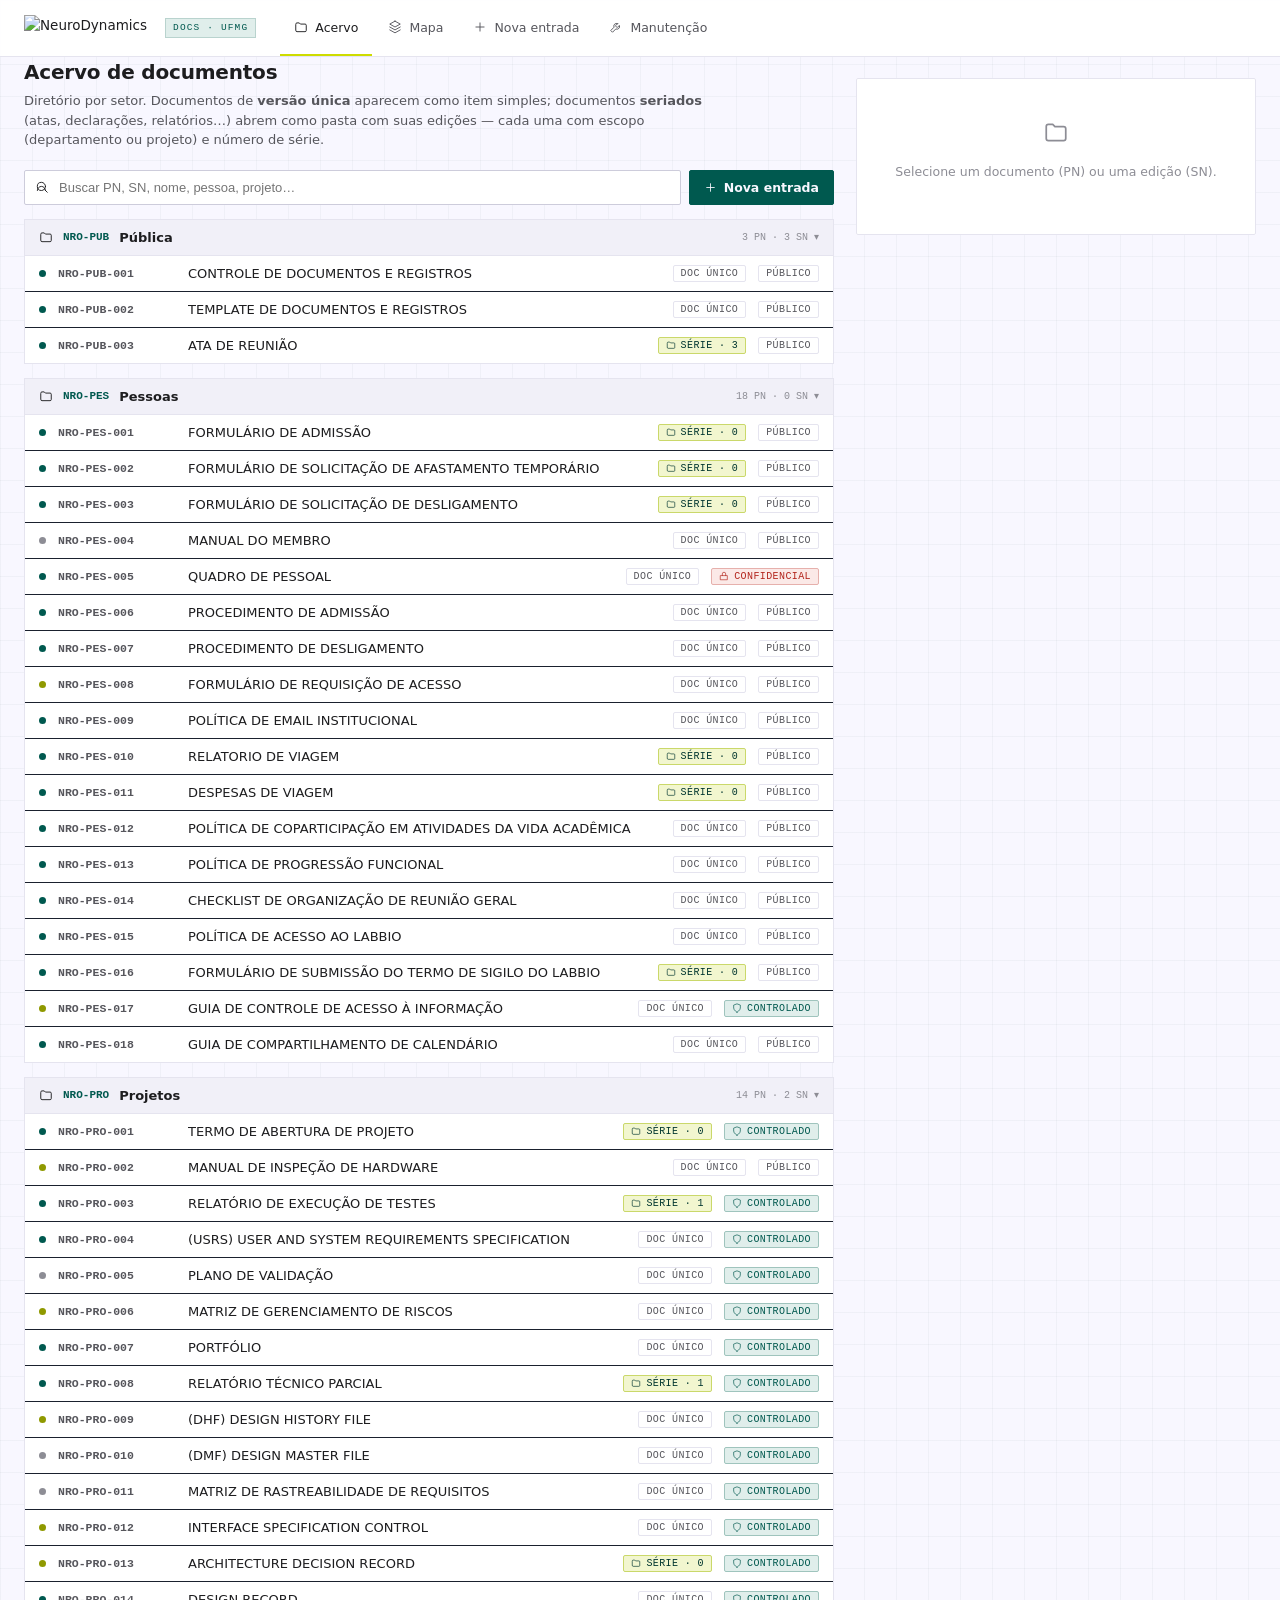
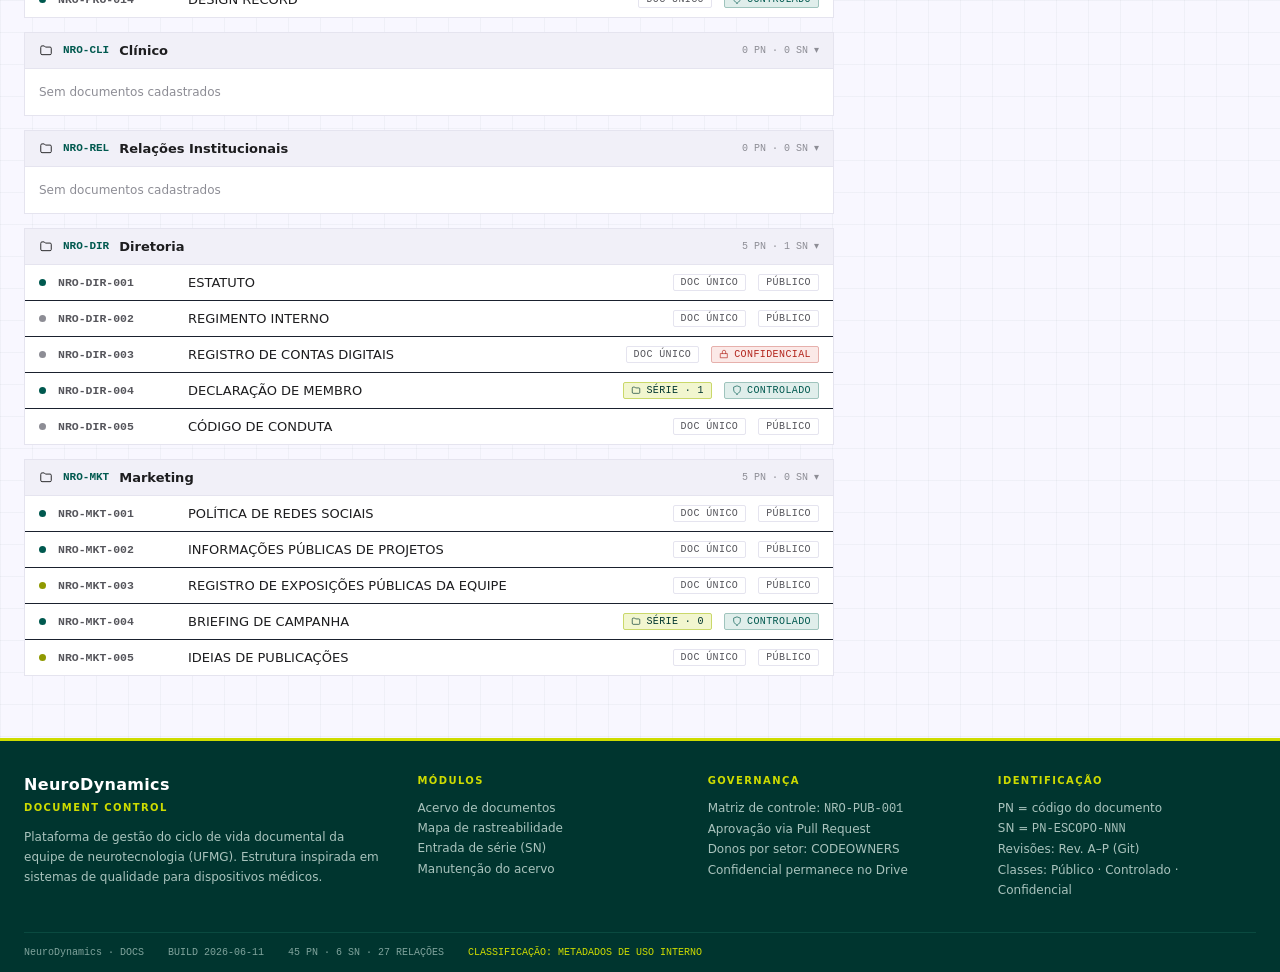
==== commit f1fb5dec: "Add files via upload" ====
--- a/index.html
+++ b/index.html
@@ -3,7 +3,9 @@
 <head>
 <meta charset="UTF-8"/>
 <meta name="viewport" content="width=device-width, initial-scale=1.0"/>
-<title>Neurodynamics · DOCS</title>
+<title>NeuroDynamics · DOCS</title>
+<link rel="icon" type="image/png" href="assets/favicon.png"/>
+<link rel="apple-touch-icon" href="assets/favicon.png"/>
 <link rel="stylesheet" href="brand.css"/>
 <style>
   /* ---- app-specific (sobre o brand.css) ---- */
@@ -25,13 +27,13 @@
     border-bottom:1px solid #1a212e;padding:9px 14px;color:var(--t1)}
   .pnrow:last-child{border-bottom:0}
   .pnrow:hover{background:var(--panel2)}
-  .pnrow.sel{background:#13203a;box-shadow:inset 2px 0 0 var(--accent)}
+  .pnrow.sel{background:var(--sel);box-shadow:inset 2px 0 0 var(--accent)}
   .pnrow .code{width:118px;flex-shrink:0;font-family:var(--mono);font-size:11.5px;font-weight:600;color:var(--t2)}
   .pnrow .name{flex:1;font-size:13px;overflow:hidden;text-overflow:ellipsis;white-space:nowrap}
   .snrow{display:flex;align-items:center;gap:10px;width:100%;text-align:left;background:var(--inset);border:0;
     border-bottom:1px solid #161d29;padding:7px 14px 7px 34px;color:var(--t2);font-size:12px}
-  .snrow:hover{background:#101622;color:var(--t1)}
-  .snrow.sel{background:#13203a;color:var(--t1);box-shadow:inset 2px 0 0 var(--cyan)}
+  .snrow:hover{background:var(--panel2);color:var(--t1)}
+  .snrow.sel{background:var(--sel);color:var(--t1);box-shadow:inset 2px 0 0 var(--brand)}
   .snrow .sn{font-family:var(--mono);font-size:11px;color:var(--cyan);width:208px;flex-shrink:0}
   .snrow .st{flex:1;overflow:hidden;text-overflow:ellipsis;white-space:nowrap}
   .tools{display:flex;gap:8px;flex-wrap:wrap;margin-bottom:14px}
@@ -42,7 +44,7 @@
   @media(max-width:620px){.nodes{grid-template-columns:1fr 1fr}}
   .node{border:1px solid var(--line);background:var(--inset);padding:9px;text-align:left;color:var(--t1)}
   .node:hover{border-color:var(--line2)}
-  .node.sel{border-color:var(--accent);background:#13203a}
+  .node.sel{border-color:var(--accent);background:var(--sel)}
   .node.dim{opacity:.28}
   .node .nc{display:flex;justify-content:space-between;align-items:center}
   .node .ncode{font-family:var(--mono);font-size:10.5px;font-weight:600;color:var(--t3)}
@@ -60,12 +62,11 @@
   .wstep .wnum{width:22px;height:22px;display:grid;place-items:center;border:1px solid var(--line2);
     font-family:var(--mono);font-size:11px;color:var(--accent)}
   .snpreview{font-family:var(--mono);font-size:15px;color:var(--cyan);letter-spacing:.04em;
-    background:var(--inset);border:1px dashed #164e63;padding:10px 14px;margin:6px 0 2px}
-  .paper{background:#f5f6f8;color:#10151d;border:1px solid var(--line);padding:34px 38px;font-size:12.5px;line-height:1.65}
-  .paper .phead{display:flex;justify-content:space-between;border-bottom:2px solid #10151d;padding-bottom:10px;margin-bottom:18px}
-  .paper .phead .pl b{font-size:14px;letter-spacing:.08em}
-  .paper .phead .pl span{display:block;font-size:9px;letter-spacing:.2em;color:#5b6678;text-transform:uppercase}
-  .paper .pcode{text-align:right;font-family:var(--mono);font-size:10.5px;color:#222}
+    background:var(--inset);border:1px dashed var(--accent);padding:10px 14px;margin:6px 0 2px}
+  .paper{background:#fff;color:#1d1d1f;font-family:Arial,Helvetica,sans-serif;border:1px solid var(--line);padding:34px 38px;font-size:12.5px;line-height:1.65}
+  .paper .phead{display:flex;justify-content:space-between;align-items:flex-start;border-bottom:2px solid #1d1d1f;padding-bottom:10px;margin-bottom:18px}
+  .paper .plogo{height:34px;width:auto}
+  .paper .pcode{text-align:right;font-family:var(--mono);font-size:10.5px;color:#222;line-height:1.5}
   .paper h2{font-size:15px;margin:0 0 4px}
   .paper .pmeta{font-size:11px;color:#444;margin-bottom:16px}
   .paper h3{font-size:11px;text-transform:uppercase;letter-spacing:.1em;margin:16px 0 4px;color:#333}
@@ -94,11 +95,12 @@
 <body class="nd">
 <div id="app"></div>
 <div id="printRoot"></div>
-<script src="data.js"></script>
+<script id="nd-data" type="application/json">{"_meta": {"fonte_controle": "NRO-PUB-001.xlsx", "gerado": "2026-06-11"}, "setores": {"PUB": {"nome": "Pública", "desc": "Governança do próprio sistema documental."}, "PES": {"nome": "Pessoas", "desc": "Admissão, desligamento, políticas e registros de membros."}, "PRO": {"nome": "Projetos", "desc": "Ciclo de vida técnico: requisitos, design, validação, riscos."}, "CLI": {"nome": "Clínico", "desc": "Departamento clínico."}, "REL": {"nome": "Relações Institucionais", "desc": ""}, "DIR": {"nome": "Diretoria", "desc": "Estatuto, regimento e governança da equipe."}, "MKT": {"nome": "Marketing", "desc": "Comunicação, redes e exposição pública."}}, "projetos": [{"id": "EEGLSL", "nome": "EEG/LSL"}], "documentos": [{"code": "NRO-PUB-001", "setor": "PUB", "nome": "CONTROLE DE DOCUMENTOS E REGISTROS", "status": "EM VIGÊNCIA", "tipo": "REGISTRO", "subtipo": "PLANILHA", "classe": "PÚBLICO", "autor": "MMARCONDES", "data_autor": "08/03/2026", "revisor": "", "data_rev": "", "objetivo": "Planilha-mestre que registra todo documento e registro da equipe.", "template_url": "https://docs.google.com/spreadsheets/d/1ypj3VOlxW5qKLrWDjYaRjIJGcHclq7hx/edit", "projeto": "", "seriado": false, "escopo_serie": ""}, {"code": "NRO-PUB-002", "setor": "PUB", "nome": "TEMPLATE DE DOCUMENTOS E REGISTROS", "status": "EM VIGÊNCIA", "tipo": "DOCUMENTO", "subtipo": "TEMPLATE/MODELO", "classe": "PÚBLICO", "autor": "MMARCONDES", "data_autor": "07-ABR-26", "revisor": "", "data_rev": "", "objetivo": "Modelo-base de formatação e cabeçalho aplicado a todos os documentos.", "template_url": "", "projeto": "", "seriado": false, "escopo_serie": ""}, {"code": "NRO-PUB-003", "setor": "PUB", "nome": "ATA DE REUNIÃO", "status": "EM VIGÊNCIA", "tipo": "REGISTRO", "subtipo": "ATA", "classe": "PÚBLICO", "autor": "MMARCONDES", "data_autor": "13-ABR-26", "revisor": "", "data_rev": "", "objetivo": "Registro padronizado de reuniões.", "template_url": "", "projeto": "", "seriado": true, "escopo_serie": "DEPARTAMENTO"}, {"code": "NRO-PES-001", "setor": "PES", "nome": "FORMULÁRIO DE ADMISSÃO", "status": "EM VIGÊNCIA", "tipo": "REGISTRO", "subtipo": "FORMULÁRIO", "classe": "PÚBLICO", "autor": "MMARCONDES", "data_autor": "07/03/2026", "revisor": "ANA ALICE GOMES", "data_rev": "28/03/2026", "objetivo": "Registro formal de entrada de novo membro.", "template_url": "", "projeto": "", "seriado": true, "escopo_serie": "DEPARTAMENTO"}, {"code": "NRO-PES-002", "setor": "PES", "nome": "FORMULÁRIO DE SOLICITAÇÃO DE AFASTAMENTO TEMPORÁRIO", "status": "EM VIGÊNCIA", "tipo": "REGISTRO", "subtipo": "FORMULÁRIO", "classe": "PÚBLICO", "autor": "MMARCONDES", "data_autor": "07/03/2026", "revisor": "ANA ALICE GOMES", "data_rev": "28/03/2026", "objetivo": "Solicitação formal de afastamento temporário.", "template_url": "", "projeto": "", "seriado": true, "escopo_serie": "DEPARTAMENTO"}, {"code": "NRO-PES-003", "setor": "PES", "nome": "FORMULÁRIO DE SOLICITAÇÃO DE DESLIGAMENTO", "status": "EM VIGÊNCIA", "tipo": "REGISTRO", "subtipo": "FORMULÁRIO", "classe": "PÚBLICO", "autor": "MMARCONDES", "data_autor": "07/03/2026", "revisor": "ANA ALICE GOMES", "data_rev": "28/03/2026", "objetivo": "Solicitação formal de desligamento.", "template_url": "", "projeto": "", "seriado": true, "escopo_serie": "DEPARTAMENTO"}, {"code": "NRO-PES-004", "setor": "PES", "nome": "MANUAL DO MEMBRO", "status": "INEXISTENTE", "tipo": "DOCUMENTO", "subtipo": "MANUAL/GUIA", "classe": "PÚBLICO", "autor": "", "data_autor": "", "revisor": "", "data_rev": "", "objetivo": "Guia de integração e operação do membro.", "template_url": "", "projeto": "", "seriado": false, "escopo_serie": ""}, {"code": "NRO-PES-005", "setor": "PES", "nome": "QUADRO DE PESSOAL", "status": "EM VIGÊNCIA", "tipo": "REGISTRO", "subtipo": "PLANILHA", "classe": "CONFIDENCIAL", "autor": "MMARCONDES", "data_autor": "07/03/2026", "revisor": "ANA ALICE GOMES", "data_rev": "28/03/2026", "objetivo": "Registro confidencial do quadro de membros.", "template_url": "", "projeto": "", "seriado": false, "escopo_serie": ""}, {"code": "NRO-PES-006", "setor": "PES", "nome": "PROCEDIMENTO DE ADMISSÃO", "status": "EM VIGÊNCIA", "tipo": "DOCUMENTO", "subtipo": "PROCEDIMENTO", "classe": "PÚBLICO", "autor": "MMARCONDES", "data_autor": "08/03/2026", "revisor": "ANA ALICE GOMES", "data_rev": "28/03/2026", "objetivo": "Procedimento que rege a admissão de membros.", "template_url": "", "projeto": "", "seriado": false, "escopo_serie": ""}, {"code": "NRO-PES-007", "setor": "PES", "nome": "PROCEDIMENTO DE DESLIGAMENTO", "status": "EM VIGÊNCIA", "tipo": "DOCUMENTO", "subtipo": "PROCEDIMENTO", "classe": "PÚBLICO", "autor": "MMARCONDES", "data_autor": "08/03/2026", "revisor": "ANA ALICE GOMES", "data_rev": "28/03/2026", "objetivo": "Procedimento que rege o desligamento de membros.", "template_url": "", "projeto": "", "seriado": false, "escopo_serie": ""}, {"code": "NRO-PES-008", "setor": "PES", "nome": "FORMULÁRIO DE REQUISIÇÃO DE ACESSO", "status": "RASCUNHO", "tipo": "REGISTRO", "subtipo": "FORMULÁRIO", "classe": "PÚBLICO", "autor": "", "data_autor": "", "revisor": "", "data_rev": "", "objetivo": "Pedido de concessão de acesso a recursos.", "template_url": "", "projeto": "", "seriado": false, "escopo_serie": ""}, {"code": "NRO-PES-009", "setor": "PES", "nome": "POLÍTICA DE EMAIL INSTITUCIONAL", "status": "EM VIGÊNCIA", "tipo": "DOCUMENTO", "subtipo": "POLÍTICA", "classe": "PÚBLICO", "autor": "MMARCONDES", "data_autor": "13/03/2026", "revisor": "", "data_rev": "", "objetivo": "Regras de uso do email institucional.", "template_url": "", "projeto": "", "seriado": false, "escopo_serie": ""}, {"code": "NRO-PES-010", "setor": "PES", "nome": "RELATORIO DE VIAGEM", "status": "EM VIGÊNCIA", "tipo": "REGISTRO", "subtipo": "RELATÓRIO", "classe": "PÚBLICO", "autor": "MMARCONDES", "data_autor": "18/03/2026", "revisor": "ANA ALICE GOMES", "data_rev": "28/03/2026", "objetivo": "Registro de viagem realizada.", "template_url": "", "projeto": "", "seriado": true, "escopo_serie": "DEPARTAMENTO"}, {"code": "NRO-PES-011", "setor": "PES", "nome": "DESPESAS DE VIAGEM", "status": "EM VIGÊNCIA", "tipo": "REGISTRO", "subtipo": "PLANILHA", "classe": "PÚBLICO", "autor": "MMARCONDES", "data_autor": "18/03/2026", "revisor": "ANA ALICE GOMES", "data_rev": "28/03/2026", "objetivo": "Controle de despesas de viagem.", "template_url": "", "projeto": "", "seriado": true, "escopo_serie": "DEPARTAMENTO"}, {"code": "NRO-PES-012", "setor": "PES", "nome": "POLÍTICA DE COPARTICIPAÇÃO EM ATIVIDADES DA VIDA ACADÊMICA", "status": "EM VIGÊNCIA", "tipo": "DOCUMENTO", "subtipo": "POLÍTICA", "classe": "PÚBLICO", "autor": "MMARCONDES", "data_autor": "24/03/2026", "revisor": "ANA ALICE GOMES", "data_rev": "28/03/2026", "objetivo": "Política de conciliação com a vida acadêmica.", "template_url": "", "projeto": "", "seriado": false, "escopo_serie": ""}, {"code": "NRO-PES-013", "setor": "PES", "nome": "POLÍTICA DE PROGRESSÃO FUNCIONAL", "status": "EM VIGÊNCIA", "tipo": "DOCUMENTO", "subtipo": "POLÍTICA", "classe": "PÚBLICO", "autor": "MMARCONDES", "data_autor": "24/03/2026", "revisor": "ANA ALICE GOMES", "data_rev": "28/03/2026", "objetivo": "Critérios de progressão funcional de membros.", "template_url": "", "projeto": "", "seriado": false, "escopo_serie": ""}, {"code": "NRO-PES-014", "setor": "PES", "nome": "CHECKLIST DE ORGANIZAÇÃO DE REUNIÃO GERAL", "status": "EM VIGÊNCIA", "tipo": "DOCUMENTO", "subtipo": "LISTA/CHECKLIST", "classe": "PÚBLICO", "autor": "MMARCONDES", "data_autor": "06-ABR-26", "revisor": "", "data_rev": "", "objetivo": "Checklist de organização de reunião geral.", "template_url": "", "projeto": "", "seriado": false, "escopo_serie": ""}, {"code": "NRO-PES-015", "setor": "PES", "nome": "POLÍTICA DE ACESSO AO LABBIO", "status": "EM VIGÊNCIA", "tipo": "DOCUMENTO", "subtipo": "POLÍTICA", "classe": "PÚBLICO", "autor": "MMARCONDES", "data_autor": "15-ABR-26", "revisor": "", "data_rev": "", "objetivo": "Regras de acesso ao laboratório (LabBio).", "template_url": "", "projeto": "", "seriado": false, "escopo_serie": ""}, {"code": "NRO-PES-016", "setor": "PES", "nome": "FORMULÁRIO DE SUBMISSÃO DO TERMO DE SIGILO DO LABBIO", "status": "EM VIGÊNCIA", "tipo": "REGISTRO", "subtipo": "FORMULÁRIO", "classe": "PÚBLICO", "autor": "MMARCONDES", "data_autor": "16-ABR-26", "revisor": "", "data_rev": "", "objetivo": "Termo de sigilo exigido para acesso ao LabBio.", "template_url": "", "projeto": "", "seriado": true, "escopo_serie": "DEPARTAMENTO"}, {"code": "NRO-PES-017", "setor": "PES", "nome": "GUIA DE CONTROLE DE ACESSO À INFORMAÇÃO", "status": "RASCUNHO", "tipo": "DOCUMENTO", "subtipo": "MANUAL/GUIA", "classe": "CONTROLADO", "autor": "", "data_autor": "", "revisor": "", "data_rev": "", "objetivo": "Guia que define classes de acesso e grupos de usuários.", "template_url": "", "projeto": "", "seriado": false, "escopo_serie": ""}, {"code": "NRO-PES-018", "setor": "PES", "nome": "GUIA DE COMPARTILHAMENTO DE CALENDÁRIO", "status": "EM VIGÊNCIA", "tipo": "DOCUMENTO", "subtipo": "MANUAL/GUIA", "classe": "PÚBLICO", "autor": "MMARCONDES", "data_autor": "11-MAI-26", "revisor": "", "data_rev": "", "objetivo": "Guia de uso do calendário compartilhado.", "template_url": "", "projeto": "", "seriado": false, "escopo_serie": ""}, {"code": "NRO-PRO-001", "setor": "PRO", "nome": "TERMO DE ABERTURA DE PROJETO", "status": "EM VIGÊNCIA", "tipo": "REGISTRO", "subtipo": "RELATÓRIO", "classe": "CONTROLADO", "autor": "", "data_autor": "", "revisor": "", "data_rev": "", "objetivo": "Formaliza a abertura de um projeto.", "template_url": "", "projeto": "", "seriado": true, "escopo_serie": "PROJETO"}, {"code": "NRO-PRO-002", "setor": "PRO", "nome": "MANUAL DE INSPEÇÃO DE HARDWARE", "status": "RASCUNHO", "tipo": "DOCUMENTO", "subtipo": "MANUAL/GUIA", "classe": "PÚBLICO", "autor": "", "data_autor": "", "revisor": "", "data_rev": "", "objetivo": "Procedimento de inspeção de hardware.", "template_url": "", "projeto": "", "seriado": false, "escopo_serie": ""}, {"code": "NRO-PRO-003", "setor": "PRO", "nome": "RELATÓRIO DE EXECUÇÃO DE TESTES", "status": "EM VIGÊNCIA", "tipo": "REGISTRO", "subtipo": "RELATÓRIO", "classe": "CONTROLADO", "autor": "MMARCONDES", "data_autor": "13-ABR-26", "revisor": "", "data_rev": "", "objetivo": "Registro dos resultados de testes executados.", "template_url": "", "projeto": "", "seriado": true, "escopo_serie": "PROJETO"}, {"code": "NRO-PRO-004", "setor": "PRO", "nome": "(USRS) USER AND SYSTEM REQUIREMENTS SPECIFICATION", "status": "EM VIGÊNCIA", "tipo": "REGISTRO", "subtipo": "PLANILHA", "classe": "CONTROLADO", "autor": "MMARCONDES", "data_autor": "04/06/2026", "revisor": "", "data_rev": "", "objetivo": "Especificação de requisitos de usuário e de sistema (USRS).", "template_url": "", "projeto": "", "seriado": false, "escopo_serie": ""}, {"code": "NRO-PRO-005", "setor": "PRO", "nome": "PLANO DE VALIDAÇÃO", "status": "INEXISTENTE", "tipo": "DOCUMENTO", "subtipo": "MANUAL/GUIA", "classe": "CONTROLADO", "autor": "", "data_autor": "", "revisor": "", "data_rev": "", "objetivo": "Plano de verificação e validação do produto.", "template_url": "", "projeto": "", "seriado": false, "escopo_serie": ""}, {"code": "NRO-PRO-006", "setor": "PRO", "nome": "MATRIZ DE GERENCIAMENTO DE RISCOS", "status": "RASCUNHO", "tipo": "REGISTRO", "subtipo": "PLANILHA", "classe": "CONTROLADO", "autor": "", "data_autor": "", "revisor": "", "data_rev": "", "objetivo": "Identificação e mitigação de riscos (estilo ISO 14971).", "template_url": "", "projeto": "", "seriado": false, "escopo_serie": ""}, {"code": "NRO-PRO-007", "setor": "PRO", "nome": "PORTFÓLIO", "status": "EM VIGÊNCIA", "tipo": "REGISTRO", "subtipo": "PLANILHA", "classe": "CONTROLADO", "autor": "MMARCONDES", "data_autor": "27-ABR-26", "revisor": "", "data_rev": "", "objetivo": "Visão consolidada de todos os projetos.", "template_url": "", "projeto": "", "seriado": false, "escopo_serie": ""}, {"code": "NRO-PRO-008", "setor": "PRO", "nome": "RELATÓRIO TÉCNICO PARCIAL", "status": "EM VIGÊNCIA", "tipo": "REGISTRO", "subtipo": "RELATÓRIO", "classe": "CONTROLADO", "autor": "", "data_autor": "", "revisor": "", "data_rev": "", "objetivo": "Relatório de andamento técnico parcial.", "template_url": "", "projeto": "", "seriado": true, "escopo_serie": "PROJETO"}, {"code": "NRO-PRO-009", "setor": "PRO", "nome": "(DHF) DESIGN HISTORY FILE", "status": "RASCUNHO", "tipo": "REGISTRO", "subtipo": "RELATÓRIO", "classe": "CONTROLADO", "autor": "MMARCONDES", "data_autor": "17-ABR-26", "revisor": "", "data_rev": "", "objetivo": "Dossiê que agrega todo o histórico de design (DHF).", "template_url": "", "projeto": "", "seriado": false, "escopo_serie": ""}, {"code": "NRO-PRO-010", "setor": "PRO", "nome": "(DMF) DESIGN MASTER FILE", "status": "INEXISTENTE", "tipo": "REGISTRO", "subtipo": "RELATÓRIO", "classe": "CONTROLADO", "autor": "", "data_autor": "", "revisor": "", "data_rev": "", "objetivo": "Arquivo-mestre do produto liberado (DMF).", "template_url": "", "projeto": "", "seriado": false, "escopo_serie": ""}, {"code": "NRO-PRO-011", "setor": "PRO", "nome": "MATRIZ DE RASTREABILIDADE DE REQUISITOS", "status": "INEXISTENTE", "tipo": "REGISTRO", "subtipo": "PLANILHA", "classe": "CONTROLADO", "autor": "", "data_autor": "", "revisor": "", "data_rev": "", "objetivo": "Liga requisitos a testes e verificações (rastreabilidade).", "template_url": "", "projeto": "", "seriado": false, "escopo_serie": ""}, {"code": "NRO-PRO-012", "setor": "PRO", "nome": "INTERFACE SPECIFICATION CONTROL", "status": "RASCUNHO", "tipo": "DOCUMENTO", "subtipo": "PLANILHA", "classe": "CONTROLADO", "autor": "", "data_autor": "", "revisor": "", "data_rev": "", "objetivo": "Controle das especificações de interface.", "template_url": "", "projeto": "", "seriado": false, "escopo_serie": ""}, {"code": "NRO-PRO-013", "setor": "PRO", "nome": "ARCHITECTURE DECISION RECORD", "status": "RASCUNHO", "tipo": "REGISTRO", "subtipo": "RELATÓRIO", "classe": "CONTROLADO", "autor": "", "data_autor": "", "revisor": "", "data_rev": "", "objetivo": "Registro de decisões de arquitetura (ADR).", "template_url": "", "projeto": "", "seriado": true, "escopo_serie": "PROJETO"}, {"code": "NRO-PRO-014", "setor": "PRO", "nome": "DESIGN RECORD", "status": "EM VIGÊNCIA", "tipo": "REGISTRO", "subtipo": "RELATÓRIO", "classe": "CONTROLADO", "autor": "MMARCONDES", "data_autor": "15-MAI-26", "revisor": "", "data_rev": "", "objetivo": "Registro de design do produto.", "template_url": "", "projeto": "", "seriado": false, "escopo_serie": ""}, {"code": "NRO-DIR-001", "setor": "DIR", "nome": "ESTATUTO", "status": "EM VIGÊNCIA", "tipo": "DOCUMENTO", "subtipo": "OUTROS", "classe": "PÚBLICO", "autor": "MMARCONDES", "data_autor": "24/03/2026", "revisor": "", "data_rev": "", "objetivo": "Documento fundador da equipe.", "template_url": "", "projeto": "", "seriado": false, "escopo_serie": ""}, {"code": "NRO-DIR-002", "setor": "DIR", "nome": "REGIMENTO INTERNO", "status": "INEXISTENTE", "tipo": "DOCUMENTO", "subtipo": "OUTROS", "classe": "PÚBLICO", "autor": "", "data_autor": "", "revisor": "", "data_rev": "", "objetivo": "Regras internas detalhadas, derivadas do estatuto.", "template_url": "", "projeto": "", "seriado": false, "escopo_serie": ""}, {"code": "NRO-DIR-003", "setor": "DIR", "nome": "REGISTRO DE CONTAS DIGITAIS", "status": "INEXISTENTE", "tipo": "REGISTRO", "subtipo": "PLANILHA", "classe": "CONFIDENCIAL", "autor": "", "data_autor": "", "revisor": "", "data_rev": "", "objetivo": "Registro confidencial de contas e credenciais.", "template_url": "", "projeto": "", "seriado": false, "escopo_serie": ""}, {"code": "NRO-DIR-004", "setor": "DIR", "nome": "DECLARAÇÃO DE MEMBRO", "status": "EM VIGÊNCIA", "tipo": "DOCUMENTO", "subtipo": "DECLARAÇÃO", "classe": "CONTROLADO", "autor": "MAMRCONDES", "data_autor": "06-ABR-26", "revisor": "", "data_rev": "", "objetivo": "Declaração formal de vínculo do membro.", "template_url": "", "projeto": "", "seriado": true, "escopo_serie": "DEPARTAMENTO"}, {"code": "NRO-DIR-005", "setor": "DIR", "nome": "CÓDIGO DE CONDUTA", "status": "INEXISTENTE", "tipo": "DOCUMENTO", "subtipo": "POLÍTICA", "classe": "PÚBLICO", "autor": "", "data_autor": "", "revisor": "", "data_rev": "", "objetivo": "Princípios de conduta da equipe.", "template_url": "", "projeto": "", "seriado": false, "escopo_serie": ""}, {"code": "NRO-MKT-001", "setor": "MKT", "nome": "POLÍTICA DE REDES SOCIAIS", "status": "EM VIGÊNCIA", "tipo": "DOCUMENTO", "subtipo": "POLÍTICA", "classe": "PÚBLICO", "autor": "MMARCONDES", "data_autor": "18/03/2026", "revisor": "", "data_rev": "", "objetivo": "Diretrizes de presença em redes sociais.", "template_url": "", "projeto": "", "seriado": false, "escopo_serie": ""}, {"code": "NRO-MKT-002", "setor": "MKT", "nome": "INFORMAÇÕES PÚBLICAS DE PROJETOS", "status": "EM VIGÊNCIA", "tipo": "REGISTRO", "subtipo": "PLANILHA", "classe": "PÚBLICO", "autor": "MMARCONDES", "data_autor": "01-Abr-26", "revisor": "", "data_rev": "", "objetivo": "Versão pública das informações de projetos.", "template_url": "", "projeto": "", "seriado": false, "escopo_serie": ""}, {"code": "NRO-MKT-003", "setor": "MKT", "nome": "REGISTRO DE EXPOSIÇÕES PÚBLICAS DA EQUIPE", "status": "RASCUNHO", "tipo": "REGISTRO", "subtipo": "PLANILHA", "classe": "PÚBLICO", "autor": "", "data_autor": "", "revisor": "", "data_rev": "", "objetivo": "Registro de aparições públicas da equipe.", "template_url": "", "projeto": "", "seriado": false, "escopo_serie": ""}, {"code": "NRO-MKT-004", "setor": "MKT", "nome": "BRIEFING DE CAMPANHA", "status": "EM VIGÊNCIA", "tipo": "REGISTRO", "subtipo": "RELATÓRIO", "classe": "CONTROLADO", "autor": "MMARCONDES", "data_autor": "16-ABR-26", "revisor": "", "data_rev": "", "objetivo": "Briefing de campanhas de comunicação.", "template_url": "", "projeto": "", "seriado": true, "escopo_serie": "DEPARTAMENTO"}, {"code": "NRO-MKT-005", "setor": "MKT", "nome": "IDEIAS DE PUBLICAÇÕES", "status": "RASCUNHO", "tipo": "REGISTRO", "subtipo": "PLANILHA", "classe": "PÚBLICO", "autor": "", "data_autor": "", "revisor": "", "data_rev": "", "objetivo": "Backlog de ideias de conteúdo.", "template_url": "", "projeto": "", "seriado": false, "escopo_serie": ""}], "relacoes": [{"de": "NRO-PRO-004", "tipo": "ALIMENTA", "para": "NRO-PRO-011", "nota": "Requisitos alimentam a matriz de rastreabilidade"}, {"de": "NRO-PRO-004", "tipo": "ALIMENTA", "para": "NRO-PRO-014", "nota": "Requisitos guiam o design"}, {"de": "NRO-PRO-004", "tipo": "ALIMENTA", "para": "NRO-PRO-005", "nota": "Requisitos definem o plano de validação"}, {"de": "NRO-PRO-004", "tipo": "ALIMENTA", "para": "NRO-PRO-012", "nota": "Requisitos definem as interfaces"}, {"de": "NRO-PRO-004", "tipo": "ALIMENTA", "para": "NRO-PRO-009", "nota": ""}, {"de": "NRO-PRO-005", "tipo": "ALIMENTA", "para": "NRO-PRO-003", "nota": "Plano define os testes a executar"}, {"de": "NRO-PRO-003", "tipo": "ALIMENTA", "para": "NRO-PRO-011", "nota": "Resultados preenchem a verificação na matriz"}, {"de": "NRO-PRO-003", "tipo": "ALIMENTA", "para": "NRO-PRO-009", "nota": ""}, {"de": "NRO-PRO-006", "tipo": "ALIMENTA", "para": "NRO-PRO-009", "nota": "Riscos compõem o DHF"}, {"de": "NRO-PRO-013", "tipo": "ALIMENTA", "para": "NRO-PRO-014", "nota": "Decisões de arquitetura embasam o design"}, {"de": "NRO-PRO-014", "tipo": "ALIMENTA", "para": "NRO-PRO-009", "nota": ""}, {"de": "NRO-PRO-005", "tipo": "ALIMENTA", "para": "NRO-PRO-009", "nota": ""}, {"de": "NRO-PRO-009", "tipo": "ALIMENTA", "para": "NRO-PRO-010", "nota": "DHF consolida-se no DMF na liberação"}, {"de": "NRO-PRO-001", "tipo": "ALIMENTA", "para": "NRO-PRO-007", "nota": "Abertura entra no portfólio"}, {"de": "NRO-PES-006", "tipo": "ALIMENTA", "para": "NRO-PES-001", "nota": "Procedimento define o formulário"}, {"de": "NRO-PES-007", "tipo": "ALIMENTA", "para": "NRO-PES-003", "nota": "Procedimento define o formulário"}, {"de": "NRO-PES-001", "tipo": "ALIMENTA", "para": "NRO-PES-005", "nota": "Admissão atualiza o quadro de pessoal"}, {"de": "NRO-PES-003", "tipo": "ALIMENTA", "para": "NRO-PES-005", "nota": "Desligamento atualiza o quadro de pessoal"}, {"de": "NRO-PES-015", "tipo": "ALIMENTA", "para": "NRO-PES-016", "nota": "Política exige o termo de sigilo"}, {"de": "NRO-PES-017", "tipo": "ALIMENTA", "para": "NRO-PES-008", "nota": "Guia define o fluxo de requisição de acesso"}, {"de": "NRO-DIR-001", "tipo": "ALIMENTA", "para": "NRO-DIR-002", "nota": "Estatuto embasa o regimento"}, {"de": "NRO-DIR-001", "tipo": "ALIMENTA", "para": "NRO-DIR-005", "nota": "Estatuto embasa o código de conduta"}, {"de": "NRO-PRO-007", "tipo": "ALIMENTA", "para": "NRO-MKT-002", "nota": "Portfólio gera a versão pública (inter-setor)"}, {"de": "NRO-MKT-004", "tipo": "ALIMENTA", "para": "NRO-MKT-005", "nota": "Briefing orienta as ideias de publicação"}, {"de": "NRO-PES-010", "tipo": "REFERENCIA", "para": "NRO-PES-011", "nota": "Relatório e despesas de viagem andam juntos"}, {"de": "NRO-PUB-003", "tipo": "REFERENCIA", "para": "NRO-PES-014", "nota": "Ata e checklist de reunião"}, {"de": "NRO-PRO-002", "tipo": "REFERENCIA", "para": "NRO-PRO-003", "nota": "Inspeção de hardware referencia execução de testes"}], "instancias": [{"sn": "NRO-PUB-003-DIR-001", "pn": "NRO-PUB-003", "escopo": "DIR", "numero": 1, "titulo": "Reunião de diretoria", "data": "14/04/2026", "autor": "MMARCONDES", "status": "EMITIDO", "arquivo": "", "nota": "EXEMPLO — substituir"}, {"sn": "NRO-PUB-003-DIR-002", "pn": "NRO-PUB-003", "escopo": "DIR", "numero": 2, "titulo": "Planejamento trimestral", "data": "12/05/2026", "autor": "MMARCONDES", "status": "EMITIDO", "arquivo": "", "nota": "EXEMPLO — substituir"}, {"sn": "NRO-PUB-003-PES-001", "pn": "NRO-PUB-003", "escopo": "PES", "numero": 1, "titulo": "Reunião geral de membros", "data": "20/05/2026", "autor": "ANA ALICE GOMES", "status": "EMITIDO", "arquivo": "", "nota": "EXEMPLO — substituir"}, {"sn": "NRO-DIR-004-DIR-001", "pn": "NRO-DIR-004", "escopo": "DIR", "numero": 1, "titulo": "Declaração de membro", "data": "06/04/2026", "autor": "MMARCONDES", "status": "EMITIDO", "arquivo": "", "nota": "EXEMPLO — substituir"}, {"sn": "NRO-PRO-003-EEGLSL-001", "pn": "NRO-PRO-003", "escopo": "EEGLSL", "numero": 1, "titulo": "Execução de testes — aquisição EEG", "data": "13/04/2026", "autor": "MMARCONDES", "status": "EMITIDO", "arquivo": "", "nota": "EXEMPLO — substituir"}, {"sn": "NRO-PRO-008-EEGLSL-001", "pn": "NRO-PRO-008", "escopo": "EEGLSL", "numero": 1, "titulo": "Relatório técnico parcial — EEG/LSL", "data": "27/04/2026", "autor": "MMARCONDES", "status": "RASCUNHO", "arquivo": "", "nota": "EXEMPLO — substituir"}]}</script>
 <script>
 (function(){
-const DATA=window.NEURO_DATA;
-if(!DATA){document.getElementById('app').innerHTML='<div style="padding:60px;text-align:center;color:#9aa7bd">Falha ao carregar data.js — sirva via HTTP ou verifique o build.</div>';return}
+let DATA=null;
+try{DATA=JSON.parse(document.getElementById('nd-data').textContent)}catch(e){DATA=window.NEURO_DATA||null}
+if(!DATA||!DATA.documentos){document.getElementById('app').innerHTML='<div style="padding:60px;text-align:center;color:#9aa7bd">Dados não encontrados. Rode <code>python controle/build_data.py</code> para gerar o catálogo.</div>';return}
 const DOCS=DATA.documentos,REL=DATA.relacoes,SET=DATA.setores,PROJ=DATA.projetos||[],INST=DATA.instancias||[];
 const byCode=Object.fromEntries(DOCS.map(d=>[d.code,d]));
 const setorOf=c=>c.split('-')[1];
@@ -106,6 +108,8 @@
 const esc=s=>(s==null?'':String(s)).replace(/[&<>"]/g,m=>({'&':'&amp;','<':'&lt;','>':'&gt;','"':'&quot;'}[m]));
 const pad3=n=>String(n).padStart(3,'0');
 const escopoNome=e=>SET[e]?SET[e].nome:(PROJ.find(p=>p.id===e)||{}).nome||e;
+const DEPT={PES:'Departamento de Pessoal',REL:'Departamento de Relações Institucionais',MKT:'Departamento de Marketing',PRO:'Departamento de Pesquisa e Desenvolvimento',CLI:'Departamento Clínico',DIR:'Diretoria',PUB:'Diretoria'};
+const deptOf=e=>DEPT[e]||'Departamento de Pesquisa e Desenvolvimento';
 
 /* ---- ícones ---- */
 const P={layers:'m12 2 9 5-9 5-9-5 9-5Z M3 12l9 5 9-5M3 17l9 5 9-5',folder:'M3 7a2 2 0 0 1 2-2h4l2 2h8a2 2 0 0 1 2 2v9a2 2 0 0 1-2 2H5a2 2 0 0 1-2-2Z',file:'M14 2H6a2 2 0 0 0-2 2v16a2 2 0 0 0 2 2h12a2 2 0 0 0 2-2V8Z M14 2v6h6',plus:'M12 5v14M5 12h14',wrench:'M14.7 6.3a4.5 4.5 0 0 0-6 6L3 18l3 3 5.7-5.7a4.5 4.5 0 0 0 6-6L14 13l-3-3 3.7-3.7Z',lock:'M4 11h16v10H4Z M8 11V7a4 4 0 0 1 8 0v4',shield:'M12 22s8-4 8-10V5l-8-3-8 3v7c0 6 8 10 8 10Z',eye:'M2 12s3.5-7 10-7 10 7 10 7-3.5 7-10 7S2 12 2 12Z M15 12a3 3 0 1 1-6 0 3 3 0 0 1 6 0Z',up:'M12 19V6M5 12l7-7 7 7',check:'M20 6 9 17l-5-5',x:'M18 6 6 18M6 6l12 12',search:'M18 18a7 7 0 1 0-14 0M21 21l-4.3-4.3 M18 11a7 7 0 1 0-14 0 7 7 0 0 0 14 0Z',net:'M12 3v6m0 6v6M5.6 7.5 9 9m6 6 3.4 1.5M18.4 7.5 15 9m-6 6-3.4 1.5',print:'M6 9V2h12v7M6 18H4a2 2 0 0 1-2-2v-5a2 2 0 0 1 2-2h16a2 2 0 0 1 2 2v5a2 2 0 0 1-2 2h-2M6 14h12v8H6Z',copy:'M8 8h12v12H8Z M16 8V4H4v12h4'};
@@ -120,7 +124,8 @@
 const GRUPOS={visitante:{nome:'Visitante',clear:['PÚBLICO'],submeter:false,aprovar:false,soVigente:true},
 membro:{nome:'Membro',clear:['PÚBLICO','CONTROLADO'],submeter:true,aprovar:false,soVigente:false},
 revisor:{nome:'Revisor',clear:['PÚBLICO','CONTROLADO'],submeter:true,aprovar:false,soVigente:false},
-aprovador:{nome:'Aprovador / Diretoria',clear:['PÚBLICO','CONTROLADO','CONFIDENCIAL'],submeter:true,aprovar:true,soVigente:false}};
+aprovador:{nome:'Aprovador / Diretoria',clear:['PÚBLICO','CONTROLADO','CONFIDENCIAL'],submeter:true,aprovar:true,soVigente:false},
+_sistema:{nome:'Sistema',clear:['PÚBLICO','CONTROLADO','CONFIDENCIAL'],submeter:true,aprovar:true,soVigente:false}};
 const podeVer=(d,g)=>g.clear.includes(d.classe)&&(!g.soVigente||d.status==='EM VIGÊNCIA');
 
 /* ---- séries ---- */
@@ -129,7 +134,7 @@
 const KIND={'NRO-PUB-003':'ata','NRO-DIR-004':'declaracao','NRO-PRO-008':'relatorio','NRO-PRO-003':'relatorio','NRO-PES-010':'relatorio'};
 
 /* ---- estado ---- */
-const st={tab:'acervo',role:'membro',sel:null,selSN:null,q:'',open:{},
+const st={tab:'acervo',role:'_sistema',sel:null,selSN:null,q:'',open:{},
   w:{pn:'',escopo:'',campos:{}}};
 const $=s=>document.querySelector(s);
 
@@ -137,24 +142,20 @@
 function shell(){
 document.getElementById('app').innerHTML=`
 <header class="nd-header"><div class="nd-wrap bar">
-  <div class="nd-logo"><div class="mark">${ic('net',16)}</div>
-    <div class="word"><b>NEURODYNAMICS</b><span>Document Control</span></div></div>
-  <span class="nd-env">DOCS v1 · UFMG</span>
+  <a class="nd-logo" href="#" data-go="acervo"><img class="nd-logo-img" src="assets/imagotipo-preto.png" alt="NeuroDynamics"></a>
+  <span class="nd-env">DOCS · UFMG</span>
   <nav class="nd-nav">
     <button class="tab" data-t="acervo">${ic('folder',14)} Acervo</button>
     <button class="tab" data-t="mapa">${ic('layers',14)} Mapa</button>
     <button class="tab" data-t="entrada">${ic('plus',14)} Nova entrada</button>
     <button class="tab" data-t="manut">${ic('wrench',14)} Manutenção</button>
   </nav>
-  <div class="nd-right"><span class="nd-micro">Sessão</span>
-    <select class="nd-select" id="role" style="width:auto">${Object.entries(GRUPOS).map(([k,v])=>`<option value="${k}">${v.nome}</option>`).join('')}</select>
-  </div>
 </div></header>
 <main class="nd-wrap"><div id="view"></div></main>
 <footer class="nd-footer"><div class="nd-wrap">
   <div class="grid">
-    <div><div class="nd-logo" style="margin-bottom:10px"><div class="mark">${ic('net',15)}</div>
-      <div class="word"><b>NEURODYNAMICS</b><span>Document Control</span></div></div>
+    <div><div class="wordmark">NeuroDynamics</div>
+      <div class="nd-micro" style="margin:3px 0 10px;color:var(--brand)">Document Control</div>
       <p>Plataforma de gestão do ciclo de vida documental da equipe de neurotecnologia (UFMG).
       Estrutura inspirada em sistemas de qualidade para dispositivos médicos.</p></div>
     <div><h5>Módulos</h5><ul>
@@ -173,12 +174,10 @@
       <li>Revisões: Rev. A–P (Git)</li>
       <li>Classes: Público · Controlado · Confidencial</li></ul></div>
   </div>
-  <div class="strip"><span>NEURODYNAMICS · DOCS</span><span>BUILD ${esc(DATA._meta.gerado)}</span>
+  <div class="strip"><span>NeuroDynamics · DOCS</span><span>BUILD ${esc(DATA._meta.gerado)}</span>
     <span>${DOCS.length} PN · ${INST.length} SN · ${REL.length} RELAÇÕES</span>
     <span class="cls">CLASSIFICAÇÃO: METADADOS DE USO INTERNO</span></div>
 </div></footer>`;
-$('#role').value=st.role;
-$('#role').onchange=e=>{st.role=e.target.value;view()};
 document.querySelectorAll('.nd-nav .tab').forEach(b=>b.onclick=()=>{st.tab=b.dataset.t;st.sel=null;st.selSN=null;view()});
 document.querySelectorAll('[data-go]').forEach(a=>a.onclick=e=>{e.preventDefault();st.tab=a.dataset.go;view();scrollTo({top:0})});
 view();
@@ -419,13 +418,14 @@
 else if(kind==='relatorio')body=block('Período',c.periodo)+block('Resumo executivo',c.resumo)+block('Atividades realizadas',c.atividades)+block('Próximos passos',c.proximos);
 else body=block('Conteúdo',c.corpo);
 box.innerHTML=`<div class="paper">
-  <div class="phead"><div class="pl"><b>NEURODYNAMICS</b><span>Document Control · UFMG</span></div>
-    <div class="pcode">${sn}<br>${esc(d.nome)}<br>CLASSE: ${esc(d.classe)}</div></div>
+  <div class="phead">
+    <img class="plogo" src="assets/imagotipo-preto.png" alt="NeuroDynamics">
+    <div class="pcode"><b>${esc(deptOf(st.w.escopo))}</b><br>${esc(c.titulo||d.nome)}<br>${sn} Rev. A</div></div>
   <h2>${esc(c.titulo||'(sem título)')}</h2>
   <div class="pmeta">${esc(escopoNome(st.w.escopo))} · ${dt} · Edição Nº ${pad3(nextNum(d.code,st.w.escopo))}</div>
   ${body||'<p style="color:#888">(preencha o conteúdo…)</p>'}
   <div class="sig"><div>Autor</div><div>Aprovador</div></div>
-  <div class="pfoot"><span>${sn}</span><span>Gerado em ${today} · NEURODYNAMICS DOCS</span></div>
+  <div class="pfoot"><span>${sn}</span><span>Gerado em ${today} · NeuroDynamics DOCS</span></div>
 </div>`;
 }
 
--- a/brand.css
+++ b/brand.css
@@ -1,112 +1,95 @@
 /* ============================================================================
    NEURODYNAMICS · DESIGN SYSTEM (brand.css)
    Linguagem visual compartilhada entre as ferramentas internas.
-   Inspiração: software de defesa/dados (Palantir): dark, denso, técnico,
-   cantos retos, microtipografia uppercase, acento azul-aço, código em mono.
-   Importe este arquivo e use os tokens/componentes abaixo.
+   Tema claro, técnico e denso (inspiração: software de dados/defesa),
+   sobre a paleta da marca NRO. Cantos retos, microtipografia uppercase,
+   código em mono, verde-petróleo nas ações e verde-limão como destaque.
+   Paleta: #1d1d1f #f8f7ff #cedc00 #00594f #00352f
    ========================================================================== */
-
 :root{
-  /* superfícies */
-  --bg:#0b0e14;          /* fundo da página */
-  --panel:#11151d;       /* cartões e painéis */
-  --panel2:#161b25;      /* painel elevado / hover */
-  --inset:#0d1118;       /* campos, áreas rebaixadas */
-  --line:#222a38;        /* bordas */
-  --line2:#2e3950;       /* bordas em foco/hover */
-
+  /* superfícies (claro) */
+  --bg:#f8f7ff; --panel:#ffffff; --panel2:#f1f0f8; --inset:#f4f3fb;
+  --line:#e5e4ef; --line2:#cdccdb;
   /* texto */
-  --t1:#e6ebf4;          /* primário */
-  --t2:#9aa7bd;          /* secundário */
-  --t3:#5d6b84;          /* terciário / microlabels */
-
-  /* acentos */
-  --accent:#3b82f6;      /* azul-aço (ação primária) */
-  --accent-dim:#1d3a6b;
-  --ok:#34d399;  --ok-dim:#0c2f24;
-  --warn:#fbbf24; --warn-dim:#3a2c0a;
-  --danger:#f87171; --danger-dim:#3b1416;
-  --violet:#a78bfa; --cyan:#22d3ee;
-
+  --t1:#1d1d1f; --t2:#56565c; --t3:#8d8d95;
+  /* acentos (marca) */
+  --accent:#00594f;     /* verde-petróleo — ação primária / links */
+  --accent-dim:#e0eeeb;
+  --brand:#cedc00;      /* verde-limão — destaque / seleção / marca */
+  --deep:#00352f;       /* petróleo escuro — rodapé / chrome escuro */
+  --cyan:#0a7d6f;       /* teal claro — séries (SN) e "deriva de" */
+  --ok:#00594f;   --ok-dim:#e2efec;
+  --warn:#8f9900; --warn-dim:#f3f6d2;
+  --danger:#b3261e; --danger-dim:#fbe9e7;
+  --sel:#e6f1ef;        /* fundo de linha selecionada */
   /* tipografia */
   --sans:"Inter","Segoe UI",system-ui,-apple-system,sans-serif;
   --mono:"IBM Plex Mono","SF Mono",Menlo,Consolas,monospace;
-
-  /* geometria — cantos retos são parte da identidade */
-  --r:2px;
-  --pad:16px;
+  --r:2px; --pad:16px;
 }
-
 *{box-sizing:border-box}
-body.nd{margin:0;background:var(--bg);color:var(--t1);font-family:var(--sans);
-  font-size:13.5px;line-height:1.5;-webkit-font-smoothing:antialiased;
-  background-image:
-    linear-gradient(rgba(59,130,246,.025) 1px,transparent 1px),
-    linear-gradient(90deg,rgba(59,130,246,.025) 1px,transparent 1px);
-  background-size:32px 32px;}
+body.nd{margin:0;background:var(--bg);color:var(--t1);font-family:var(--sans);font-size:13.5px;
+  line-height:1.5;-webkit-font-smoothing:antialiased;
+  background-image:linear-gradient(rgba(0,53,47,.035) 1px,transparent 1px),
+    linear-gradient(90deg,rgba(0,53,47,.035) 1px,transparent 1px);background-size:32px 32px;}
 .nd a{color:inherit;text-decoration:none}
 .nd button{font-family:inherit;cursor:pointer}
-.nd ::selection{background:var(--accent-dim)}
+.nd ::selection{background:var(--brand)}
 .nd-wrap{max-width:1440px;margin:0 auto;padding:0 24px}
 .mono{font-family:var(--mono)}
 
-/* ---------- microtipografia ---------- */
 .nd-micro{font-size:10px;font-weight:600;text-transform:uppercase;letter-spacing:.14em;color:var(--t3)}
 .nd-h1{font-size:20px;font-weight:600;letter-spacing:-.01em;margin:0;color:var(--t1)}
 .nd-sub{color:var(--t2);font-size:13px;margin:4px 0 20px;max-width:680px}
 
-/* ---------- header ---------- */
-.nd-header{background:rgba(13,17,24,.92);backdrop-filter:blur(8px);
+/* header (claro, para a logo preta aparecer) */
+.nd-header{background:rgba(255,255,255,.92);backdrop-filter:blur(8px);
   border-bottom:1px solid var(--line);position:sticky;top:0;z-index:50}
-.nd-header .bar{display:flex;align-items:center;gap:20px;height:54px;flex-wrap:wrap}
-.nd-logo{display:flex;align-items:center;gap:10px}
-.nd-logo .mark{width:30px;height:30px;display:grid;place-items:center;
-  border:1px solid var(--line2);background:linear-gradient(135deg,#0f1623,#101826);color:var(--accent)}
-.nd-logo .word{line-height:1.1}
-.nd-logo .word b{font-size:13px;font-weight:700;letter-spacing:.06em;display:block}
-.nd-logo .word span{font-size:9.5px;letter-spacing:.22em;color:var(--t3);text-transform:uppercase}
-.nd-env{font-family:var(--mono);font-size:9.5px;letter-spacing:.1em;color:var(--cyan);
-  border:1px solid #164e63;background:#082f3a;padding:2px 7px}
-.nd-nav{display:flex;gap:2px;height:100%;margin-left:8px}
+.nd-header .bar{display:flex;align-items:center;gap:18px;height:56px;flex-wrap:wrap}
+.nd-logo{display:flex;align-items:center}
+.nd-logo-img{height:26px;width:auto;display:block}
+.nd-env{font-family:var(--mono);font-size:9.5px;letter-spacing:.12em;color:var(--accent);
+  border:1px solid #b9d3ce;background:var(--accent-dim);padding:2px 7px}
+.nd-nav{display:flex;gap:2px;height:100%;margin-left:6px}
 .nd-nav .tab{display:flex;align-items:center;gap:7px;border:0;background:transparent;color:var(--t2);
-  font-size:12.5px;font-weight:500;padding:0 14px;height:54px;border-bottom:2px solid transparent}
+  font-size:12.5px;font-weight:500;padding:0 14px;height:56px;border-bottom:2px solid transparent}
 .nd-nav .tab:hover{color:var(--t1)}
-.nd-nav .tab.active{color:var(--t1);border-bottom-color:var(--accent)}
+.nd-nav .tab.active{color:var(--t1);border-bottom-color:var(--brand)}
 .nd-right{margin-left:auto;display:flex;align-items:center;gap:10px}
 
-/* ---------- footer ---------- */
-.nd-footer{border-top:1px solid var(--line);background:#0a0d13;margin-top:48px}
+/* footer (escuro, petróleo) */
+.nd-footer{border-top:3px solid var(--brand);background:var(--deep);margin-top:48px;color:#cfe0dc}
 .nd-footer .grid{display:grid;grid-template-columns:1.4fr 1fr 1fr 1fr;gap:32px;padding:32px 0}
 @media(max-width:880px){.nd-footer .grid{grid-template-columns:1fr 1fr}}
-.nd-footer h5{margin:0 0 10px;font-size:10px;font-weight:600;text-transform:uppercase;letter-spacing:.14em;color:var(--t3)}
-.nd-footer p,.nd-footer li{font-size:12px;color:var(--t2);line-height:1.7}
+.nd-footer h5{margin:0 0 10px;font-size:10px;font-weight:600;text-transform:uppercase;letter-spacing:.14em;color:var(--brand)}
+.nd-footer p,.nd-footer li{font-size:12px;color:#a9c3bd;line-height:1.7}
 .nd-footer ul{list-style:none;margin:0;padding:0}
-.nd-footer a:hover{color:var(--t1)}
-.nd-footer .strip{border-top:1px solid var(--line);padding:12px 0;display:flex;flex-wrap:wrap;gap:8px 24px;
-  align-items:center;font-family:var(--mono);font-size:10px;color:var(--t3)}
-.nd-footer .strip .cls{color:var(--warn)}
+.nd-footer a:hover{color:#fff}
+.nd-footer .strip{border-top:1px solid #0a4a40;padding:12px 0;display:flex;flex-wrap:wrap;gap:8px 24px;
+  align-items:center;font-family:var(--mono);font-size:10px;color:#7fa39c}
+.nd-footer .strip .cls{color:var(--brand)}
+.nd-footer .wordmark{font-weight:700;letter-spacing:.02em;font-size:16px;color:#fff}
 
-/* ---------- componentes ---------- */
+/* componentes */
 .nd-card{background:var(--panel);border:1px solid var(--line);border-radius:var(--r)}
 .nd-card.pad{padding:var(--pad)}
 .nd-btn{display:inline-flex;align-items:center;justify-content:center;gap:7px;border-radius:var(--r);
-  font-size:12.5px;font-weight:500;padding:8px 14px;border:1px solid var(--line2);
-  background:var(--panel2);color:var(--t1)}
-.nd-btn:hover{border-color:var(--accent);background:#182234}
-.nd-btn.primary{background:var(--accent);border-color:var(--accent);color:#06101f;font-weight:600}
-.nd-btn.primary:hover{filter:brightness(1.12)}
-.nd-btn.ok{background:var(--ok);border-color:var(--ok);color:#06120d;font-weight:600}
-.nd-btn[disabled]{cursor:not-allowed;opacity:.38}
+  font-size:12.5px;font-weight:500;padding:8px 14px;border:1px solid var(--line2);background:var(--panel);color:var(--t1)}
+.nd-btn:hover{border-color:var(--accent);background:var(--accent-dim)}
+.nd-btn.primary{background:var(--accent);border-color:var(--accent);color:#f8f7ff;font-weight:600}
+.nd-btn.primary:hover{background:var(--deep)}
+.nd-btn.ok{background:var(--accent);border-color:var(--accent);color:#f8f7ff;font-weight:600}
+.nd-btn[disabled]{cursor:not-allowed;opacity:.4}
 .nd-btn.block{display:flex;width:100%}
-.nd-chip{display:inline-flex;align-items:center;gap:5px;font-family:var(--mono);font-size:10px;
-  font-weight:500;letter-spacing:.04em;padding:2px 7px;border:1px solid var(--line);color:var(--t2);border-radius:var(--r)}
-.nd-chip.ok{color:var(--ok);border-color:#14532d;background:var(--ok-dim)}
-.nd-chip.warn{color:var(--warn);border-color:#713f12;background:var(--warn-dim)}
-.nd-chip.danger{color:var(--danger);border-color:#7f1d1d;background:var(--danger-dim)}
-.nd-chip.accent{color:#93c5fd;border-color:#1e3a8a;background:#101c33}
-.nd-chip.violet{color:var(--violet);border-color:#4c1d95;background:#1c1430}
+.nd-chip{display:inline-flex;align-items:center;gap:5px;font-family:var(--mono);font-size:10px;font-weight:500;
+  letter-spacing:.04em;padding:2px 7px;border:1px solid var(--line);color:var(--t2);border-radius:var(--r);background:var(--panel)}
+.nd-chip.ok{color:var(--ok);border-color:#9fc4bd;background:var(--ok-dim)}
+.nd-chip.warn{color:#6b7200;border-color:#d4de6b;background:var(--warn-dim)}
+.nd-chip.danger{color:var(--danger);border-color:#e6b0ac;background:var(--danger-dim)}
+.nd-chip.accent{color:var(--accent);border-color:#9fc4bd;background:var(--accent-dim)}
+.nd-chip.violet{color:var(--deep);border-color:#cad86a;background:#f2f6cf}  /* série (lima) */
 .nd-dot{width:7px;height:7px;border-radius:50%;flex-shrink:0}
-.nd-input,.nd-select,.nd-textarea{width:100%;background:var(--inset);border:1px solid var(--line);
+.nd-input,.nd-select,.nd-textarea{width:100%;background:var(--panel);border:1px solid var(--line2);
   border-radius:var(--r);color:var(--t1);font-family:inherit;font-size:13px;padding:8px 10px}
 .nd-input:focus,.nd-select:focus,.nd-textarea:focus{outline:none;border-color:var(--accent)}
 .nd-textarea{resize:vertical;min-height:90px;line-height:1.6}
@@ -115,6 +98,6 @@
 .nd-table{width:100%;border-collapse:collapse;font-size:12.5px}
 .nd-table th{text-align:left;font-size:10px;font-weight:600;text-transform:uppercase;letter-spacing:.1em;
   color:var(--t3);padding:8px 10px;border-bottom:1px solid var(--line)}
-.nd-table td{padding:8px 10px;border-bottom:1px solid #1a212e;vertical-align:top}
+.nd-table td{padding:8px 10px;border-bottom:1px solid var(--line);vertical-align:top}
 .nd-kv dt{font-size:10px;text-transform:uppercase;letter-spacing:.1em;color:var(--t3)}
 .nd-kv dd{margin:2px 0 0;font-size:12.5px;color:var(--t1)}
